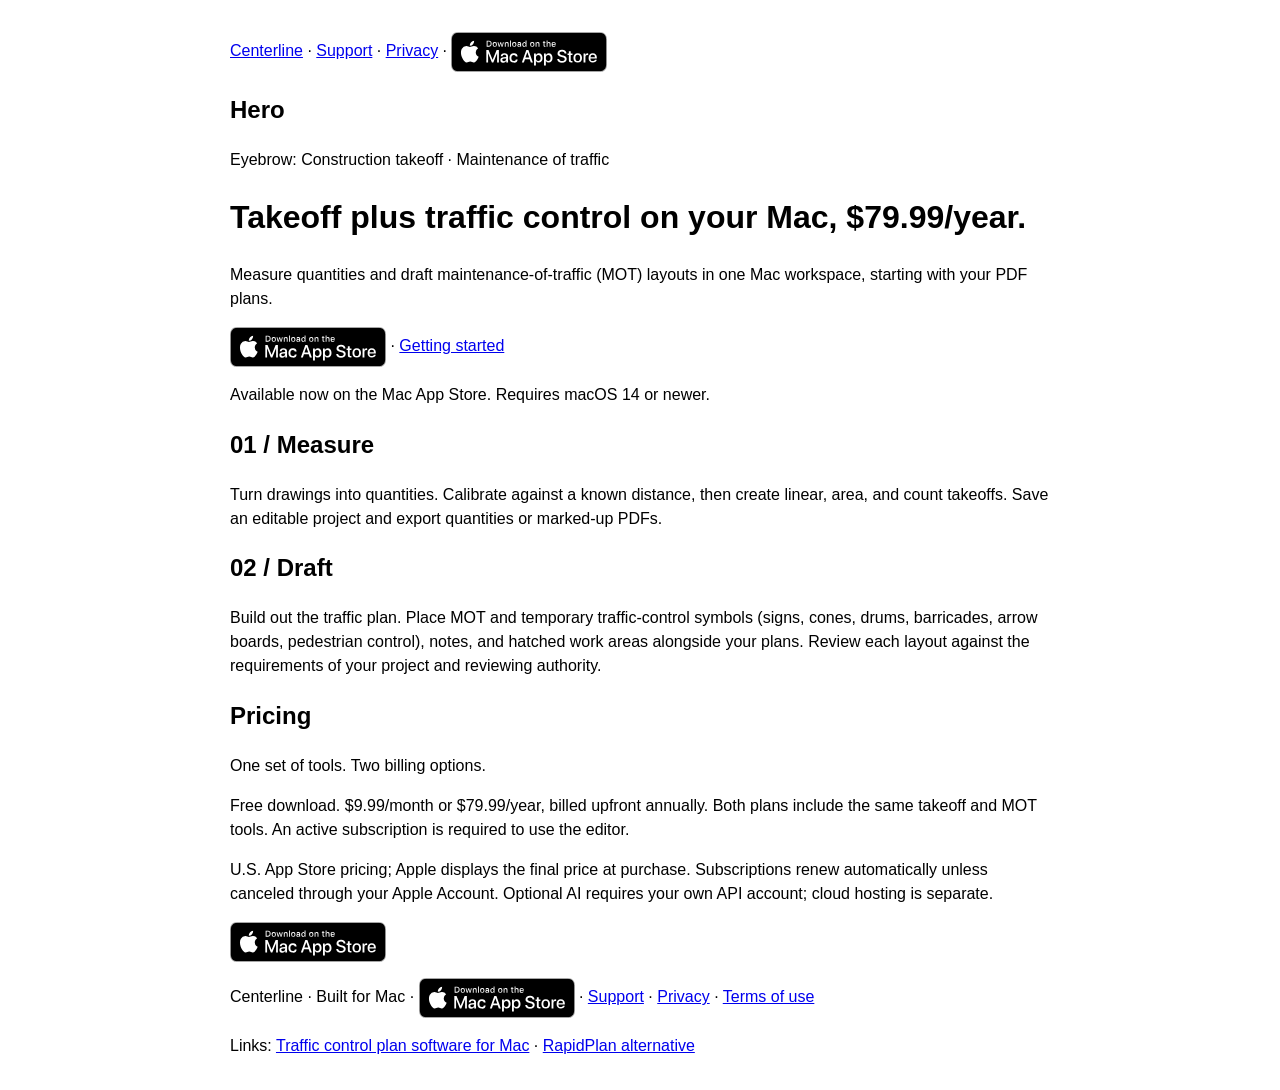
==== index.html @ 0f40c188 "Baseline: live site files as deployed" ====
<!doctype html>
<html lang="en"><head><meta charset="utf-8"><meta name="viewport" content="width=device-width,initial-scale=1"><title>Centerline: Takeoff and MOT for Mac</title><link rel="canonical" href="https://trycenterline.com/"><meta property="og:url" content="https://trycenterline.com/"><meta property="og:title" content="Centerline: Takeoff and MOT for Mac"><meta property="og:type" content="website"><meta name="description" content=""><style>body{font-family:-apple-system,sans-serif;max-width:820px;margin:2em auto;padding:0 1em;line-height:1.5}.badge img{vertical-align:middle}table{border-collapse:collapse}td{border:1px solid #ccc;padding:4px}</style></head><body>

<p><a href="/">Centerline</a> · <a href="/support">Support</a> · <a href="/privacy">Privacy</a> · <a class="badge" href="https://apps.apple.com/us/app/centerline-takeoff-mot/id6824292501"><img src="/download-on-the-mac-app-store.svg" alt="Download on the Mac App Store" width="156" height="40"></a></p>

<h2>Hero</h2>
<p>Eyebrow: Construction takeoff · Maintenance of traffic</p>
<h1>Takeoff plus traffic control on your Mac, $79.99/year.</h1>
<p>Measure quantities and draft maintenance-of-traffic (MOT) layouts in one Mac workspace, starting with your PDF plans.</p>

<p><a class="badge" href="https://apps.apple.com/us/app/centerline-takeoff-mot/id6824292501"><img src="/download-on-the-mac-app-store.svg" alt="Download on the Mac App Store" width="156" height="40"></a>  ·  <a href="/support">Getting started</a></p>

<p>Available now on the Mac App Store. Requires macOS 14 or newer.</p>

<h2>01 / Measure</h2>
<p>Turn drawings into quantities. Calibrate against a known distance, then create linear, area, and count takeoffs. Save an editable project and export quantities or marked-up PDFs.</p>

<h2>02 / Draft</h2>
<p>Build out the traffic plan. Place MOT and temporary traffic-control symbols (signs, cones, drums, barricades, arrow boards, pedestrian control), notes, and hatched work areas alongside your plans. Review each layout against the requirements of your project and reviewing authority.</p>

<h2>Pricing</h2>
<p>One set of tools. Two billing options.</p>
<p>Free download. $9.99/month or $79.99/year, billed upfront annually. Both plans include the same takeoff and MOT tools. An active subscription is required to use the editor.</p>
<p>U.S. App Store pricing; Apple displays the final price at purchase. Subscriptions renew automatically unless canceled through your Apple Account. Optional AI requires your own API account; cloud hosting is separate.</p>

<p><a class="badge" href="https://apps.apple.com/us/app/centerline-takeoff-mot/id6824292501"><img src="/download-on-the-mac-app-store.svg" alt="Download on the Mac App Store" width="156" height="40"></a></p>

<p>Centerline · Built for Mac · <a class="badge" href="https://apps.apple.com/us/app/centerline-takeoff-mot/id6824292501"><img src="/download-on-the-mac-app-store.svg" alt="Download on the Mac App Store" width="156" height="40"></a> · <a href="/support">Support</a> · <a href="/privacy">Privacy</a> · <a href="https://www.apple.com/legal/internet-services/itunes/dev/stdeula/">Terms of use</a></p>
<p>Links: <a href="/traffic-control-plan-mac">Traffic control plan software for Mac</a> · <a href="/rapidplan-alternative">RapidPlan alternative</a></p>

</body></html>
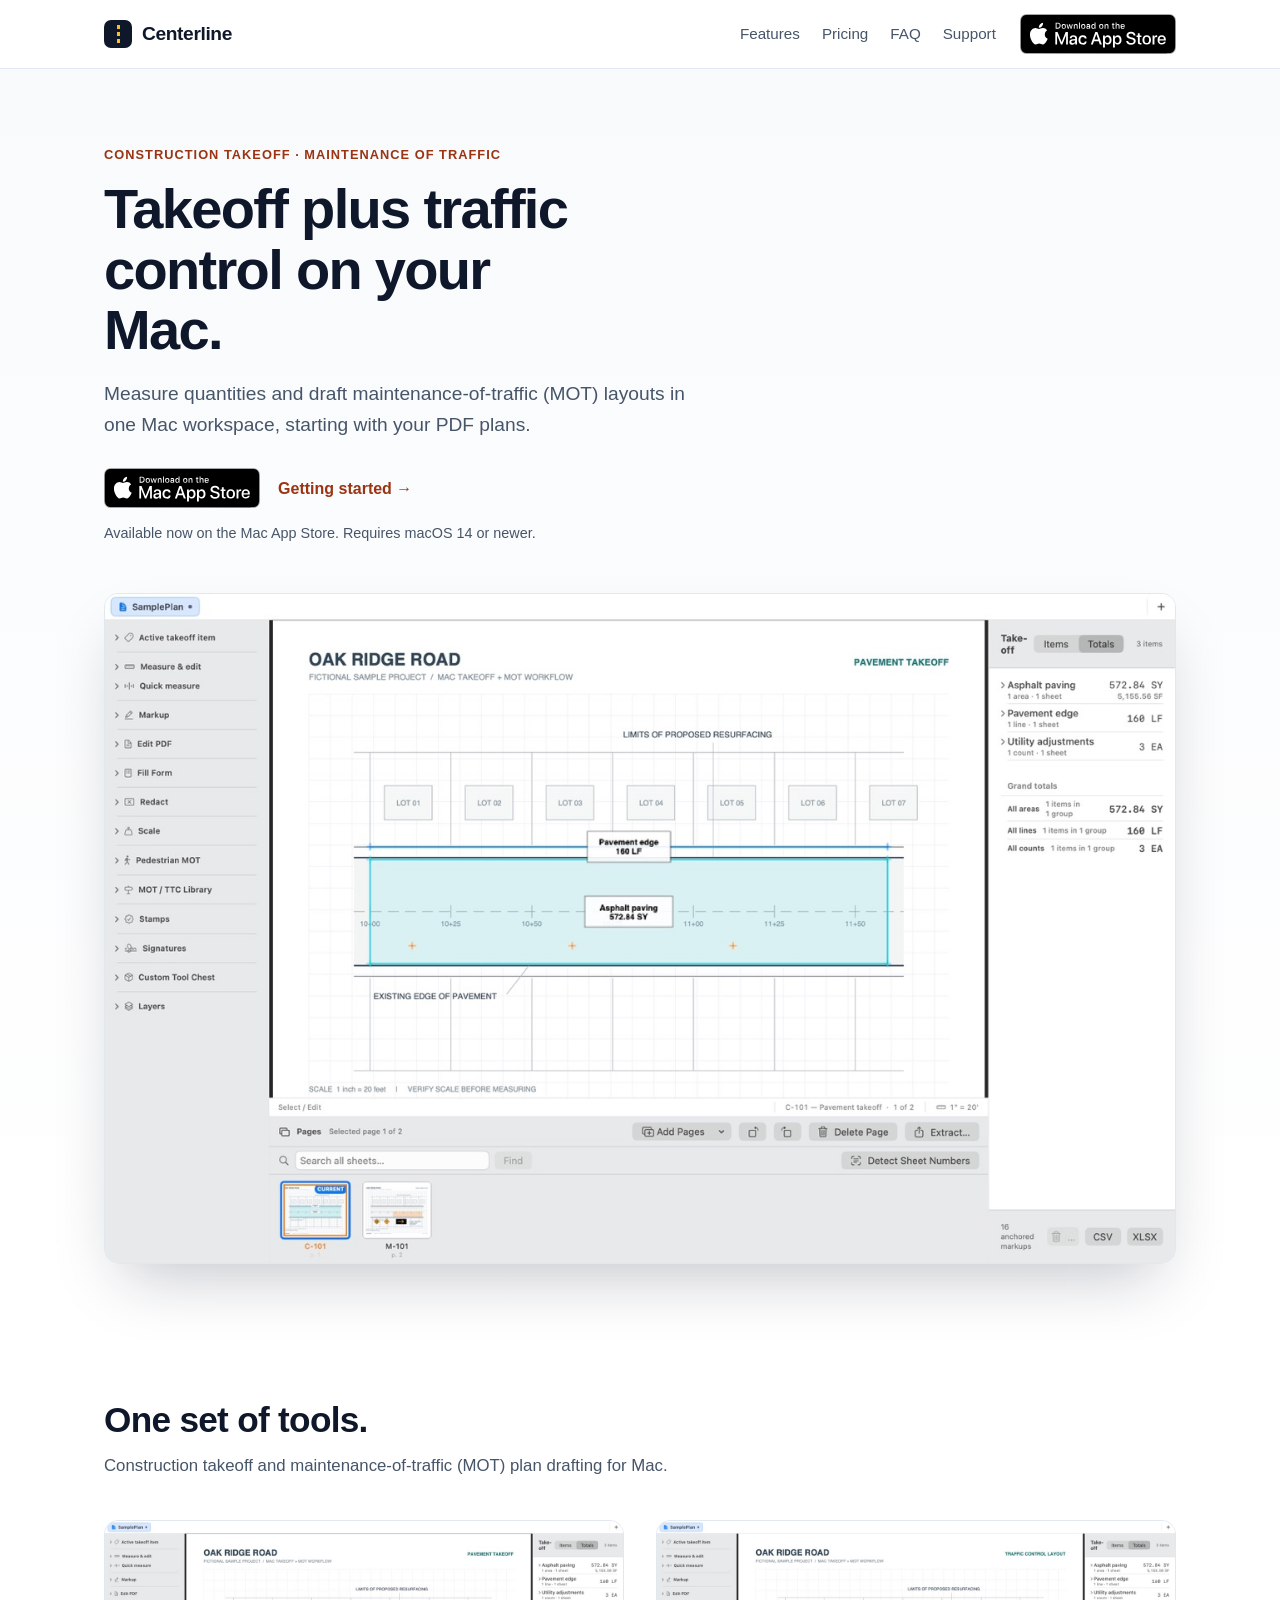
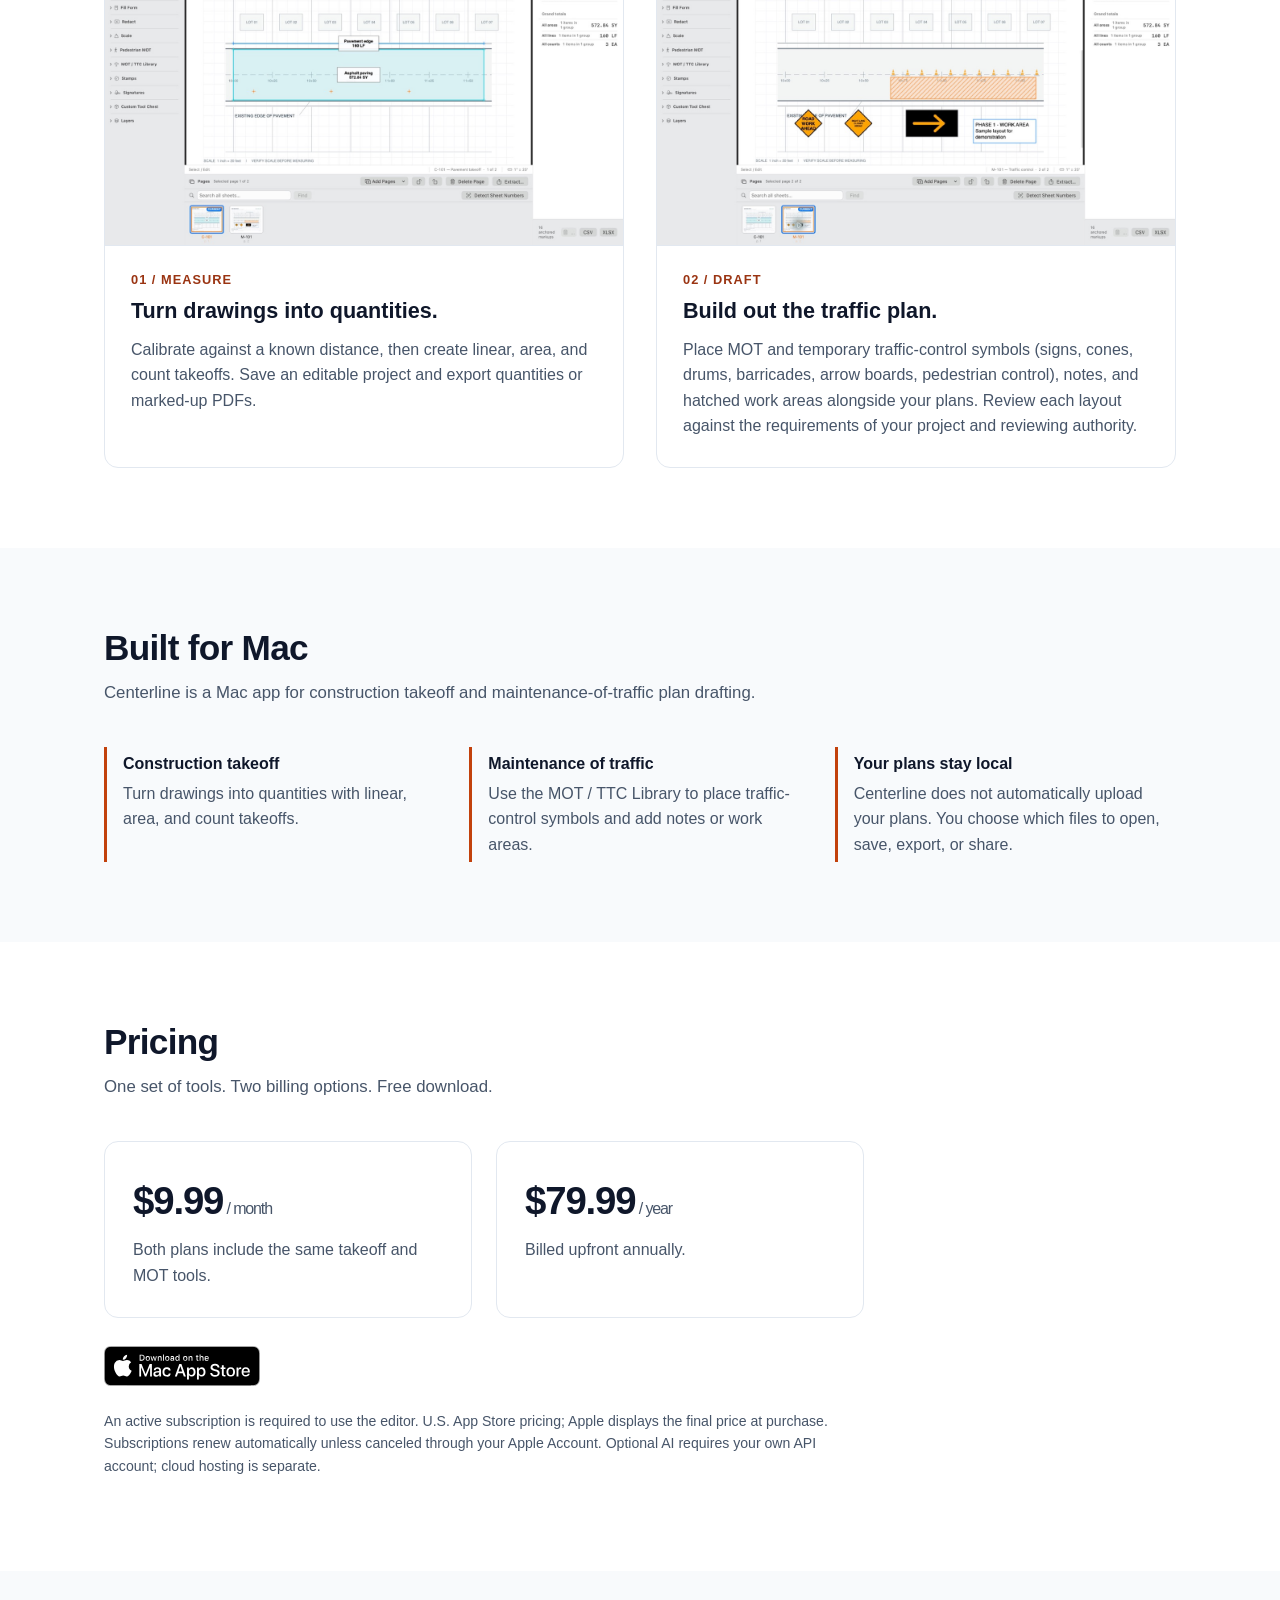
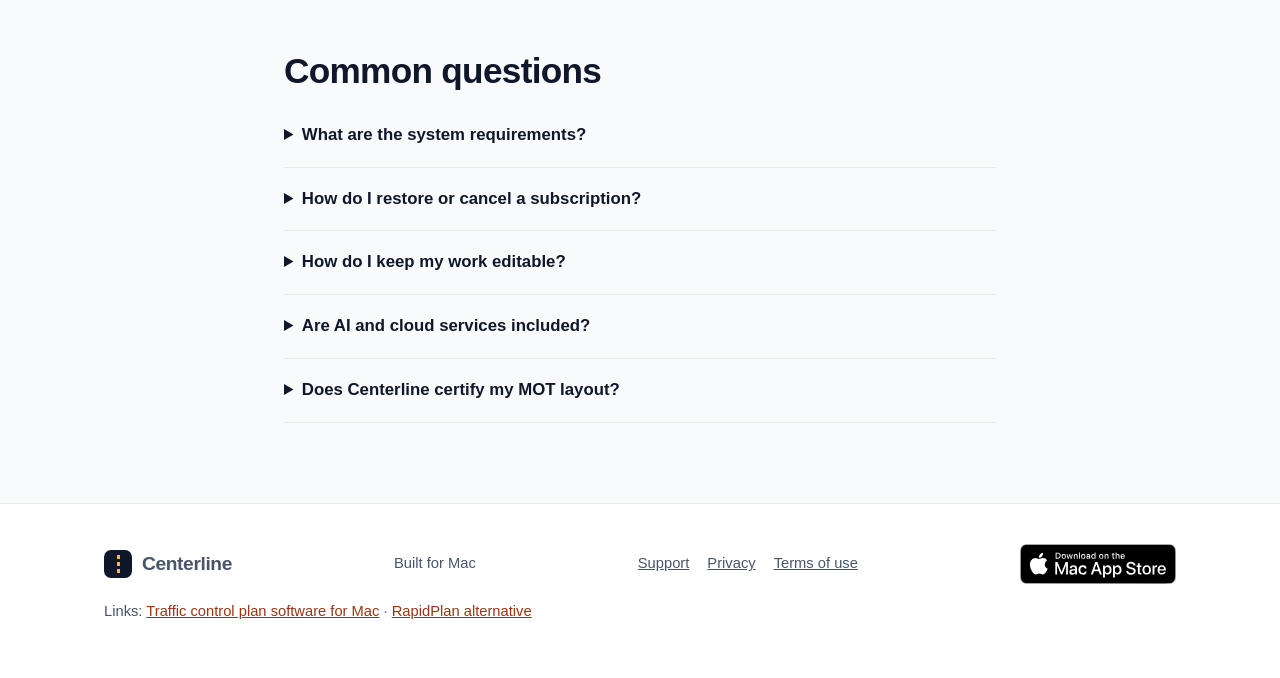
==== commit ce22330e: "Redesign landing page" ====
--- a/index.html
+++ b/index.html
@@ -1,31 +1,80 @@
 <!doctype html>
-<html lang="en"><head><meta charset="utf-8"><meta name="viewport" content="width=device-width,initial-scale=1"><title>Centerline: Takeoff and MOT for Mac</title><link rel="canonical" href="https://trycenterline.com/"><meta property="og:url" content="https://trycenterline.com/"><meta property="og:title" content="Centerline: Takeoff and MOT for Mac"><meta property="og:type" content="website"><meta name="description" content=""><style>body{font-family:-apple-system,sans-serif;max-width:820px;margin:2em auto;padding:0 1em;line-height:1.5}.badge img{vertical-align:middle}table{border-collapse:collapse}td{border:1px solid #ccc;padding:4px}</style></head><body>
+<html lang="en">
+<head>
+<meta charset="utf-8">
+<meta name="viewport" content="width=device-width,initial-scale=1">
+<title>Centerline: Takeoff and MOT for Mac</title>
+<meta name="description" content="Measure quantities and draft maintenance-of-traffic (MOT) layouts in one Mac workspace, starting with your PDF plans. Free download; $9.99/month or $79.99/year.">
+<link rel="canonical" href="https://trycenterline.com/">
+<meta property="og:type" content="website">
+<meta property="og:url" content="https://trycenterline.com/">
+<meta property="og:title" content="Centerline: Takeoff and MOT for Mac">
+<meta property="og:description" content="Measure quantities and draft maintenance-of-traffic (MOT) layouts in one Mac workspace, starting with your PDF plans.">
+<meta property="og:image" content="https://trycenterline.com/images/takeoff.jpg">
+<meta name="twitter:card" content="summary_large_image">
+<meta name="twitter:title" content="Centerline: Takeoff and MOT for Mac">
+<meta name="twitter:description" content="Measure quantities and draft maintenance-of-traffic (MOT) layouts in one Mac workspace, starting with your PDF plans.">
+<meta name="twitter:image" content="https://trycenterline.com/images/takeoff.jpg">
+<link rel="stylesheet" href="/styles.css">
+</head>
+<body>
+<a class="skip" href="#main">Skip to content</a>
+<header class="site"><div class="wrap bar">
+<a class="logo" href="/" aria-label="Centerline home"><span class="mark" aria-hidden="true"></span>Centerline</a>
+<nav class="main" aria-label="Primary"><a href="#features">Features</a><a href="#pricing">Pricing</a><a href="#faq">FAQ</a><a href="/support">Support</a></nav>
+<a class="badge" href="https://apps.apple.com/us/app/centerline-takeoff-mot/id6824292501"><img src="/download-on-the-mac-app-store.svg" alt="Download on the Mac App Store" width="156" height="40"></a>
+</div></header>
+<main id="main">
+<section class="hero"><div class="wrap">
+<p class="kicker">Construction takeoff · Maintenance of traffic</p>
+<h1>Takeoff plus traffic control on your Mac.</h1>
+<p class="lede">Measure quantities and draft maintenance-of-traffic (MOT) layouts in one Mac workspace, starting with your PDF plans.</p>
+<div class="cta"><a class="badge" href="https://apps.apple.com/us/app/centerline-takeoff-mot/id6824292501"><img src="/download-on-the-mac-app-store.svg" alt="Download on the Mac App Store" width="156" height="40"></a><a class="link" href="/support">Getting started →</a></div>
+<p class="note">Available now on the Mac App Store. Requires macOS 14 or newer.</p>
+<div class="shot"><img src="/images/takeoff.jpg" width="1286" height="804" alt="Centerline on a Mac showing a PDF plan with linear, area, and count takeoff measurements"></div>
+</div></section>
 
-<p><a href="/">Centerline</a> · <a href="/support">Support</a> · <a href="/privacy">Privacy</a> · <a class="badge" href="https://apps.apple.com/us/app/centerline-takeoff-mot/id6824292501"><img src="/download-on-the-mac-app-store.svg" alt="Download on the Mac App Store" width="156" height="40"></a></p>
+<section id="features"><div class="wrap">
+<h2>One set of tools.</h2>
+<p class="sub">Construction takeoff and maintenance-of-traffic (MOT) plan drafting for Mac.</p>
+<div class="features">
+<article class="card"><img src="/images/takeoff.jpg" width="1286" height="804" loading="lazy" alt="Takeoff view in Centerline with measured quantities on a plan sheet"><div class="body"><div class="num">01 / MEASURE</div><h3>Turn drawings into quantities.</h3><p>Calibrate against a known distance, then create linear, area, and count takeoffs. Save an editable project and export quantities or marked-up PDFs.</p></div></article>
+<article class="card"><img src="/images/mot-layout.jpg" width="1286" height="804" loading="lazy" alt="MOT layout in Centerline with traffic-control symbols placed on a plan"><div class="body"><div class="num">02 / DRAFT</div><h3>Build out the traffic plan.</h3><p>Place MOT and temporary traffic-control symbols (signs, cones, drums, barricades, arrow boards, pedestrian control), notes, and hatched work areas alongside your plans. Review each layout against the requirements of your project and reviewing authority.</p></div></article>
+</div></div></section>
 
-<h2>Hero</h2>
-<p>Eyebrow: Construction takeoff · Maintenance of traffic</p>
-<h1>Takeoff plus traffic control on your Mac, $79.99/year.</h1>
-<p>Measure quantities and draft maintenance-of-traffic (MOT) layouts in one Mac workspace, starting with your PDF plans.</p>
+<section class="alt" aria-labelledby="who"><div class="wrap">
+<h2 id="who">Built for Mac</h2>
+<p class="sub">Centerline is a Mac app for construction takeoff and maintenance-of-traffic plan drafting.</p>
+<div class="who">
+<div><strong>Construction takeoff</strong><p>Turn drawings into quantities with linear, area, and count takeoffs.</p></div>
+<div><strong>Maintenance of traffic</strong><p>Use the MOT / TTC Library to place traffic-control symbols and add notes or work areas.</p></div>
+<div><strong>Your plans stay local</strong><p>Centerline does not automatically upload your plans. You choose which files to open, save, export, or share.</p></div>
+</div></div></section>
 
-<p><a class="badge" href="https://apps.apple.com/us/app/centerline-takeoff-mot/id6824292501"><img src="/download-on-the-mac-app-store.svg" alt="Download on the Mac App Store" width="156" height="40"></a>  ·  <a href="/support">Getting started</a></p>
+<section id="pricing"><div class="wrap">
+<h2>Pricing</h2>
+<p class="sub">One set of tools. Two billing options. Free download.</p>
+<div class="pricing">
+<div class="plan"><div class="price">$9.99<span> / month</span></div><p>Both plans include the same takeoff and MOT tools.</p></div>
+<div class="plan"><div class="price">$79.99<span> / year</span></div><p>Billed upfront annually.</p></div>
+</div>
+<div class="cta" style="margin-top:28px"><a class="badge" href="https://apps.apple.com/us/app/centerline-takeoff-mot/id6824292501"><img src="/download-on-the-mac-app-store.svg" alt="Download on the Mac App Store" width="156" height="40"></a></div>
+<p class="fine">An active subscription is required to use the editor. U.S. App Store pricing; Apple displays the final price at purchase. Subscriptions renew automatically unless canceled through your Apple Account. Optional AI requires your own API account; cloud hosting is separate.</p>
+</div></section>
 
-<p>Available now on the Mac App Store. Requires macOS 14 or newer.</p>
-
-<h2>01 / Measure</h2>
-<p>Turn drawings into quantities. Calibrate against a known distance, then create linear, area, and count takeoffs. Save an editable project and export quantities or marked-up PDFs.</p>
-
-<h2>02 / Draft</h2>
-<p>Build out the traffic plan. Place MOT and temporary traffic-control symbols (signs, cones, drums, barricades, arrow boards, pedestrian control), notes, and hatched work areas alongside your plans. Review each layout against the requirements of your project and reviewing authority.</p>
-
-<h2>Pricing</h2>
-<p>One set of tools. Two billing options.</p>
-<p>Free download. $9.99/month or $79.99/year, billed upfront annually. Both plans include the same takeoff and MOT tools. An active subscription is required to use the editor.</p>
-<p>U.S. App Store pricing; Apple displays the final price at purchase. Subscriptions renew automatically unless canceled through your Apple Account. Optional AI requires your own API account; cloud hosting is separate.</p>
-
-<p><a class="badge" href="https://apps.apple.com/us/app/centerline-takeoff-mot/id6824292501"><img src="/download-on-the-mac-app-store.svg" alt="Download on the Mac App Store" width="156" height="40"></a></p>
-
-<p>Centerline · Built for Mac · <a class="badge" href="https://apps.apple.com/us/app/centerline-takeoff-mot/id6824292501"><img src="/download-on-the-mac-app-store.svg" alt="Download on the Mac App Store" width="156" height="40"></a> · <a href="/support">Support</a> · <a href="/privacy">Privacy</a> · <a href="https://www.apple.com/legal/internet-services/itunes/dev/stdeula/">Terms of use</a></p>
-<p>Links: <a href="/traffic-control-plan-mac">Traffic control plan software for Mac</a> · <a href="/rapidplan-alternative">RapidPlan alternative</a></p>
-
-</body></html>
+<section id="faq" class="alt"><div class="wrap faq">
+<h2>Common questions</h2>
+<details><summary>What are the system requirements?</summary><p>macOS 14.0 or later. Available on the Mac App Store.</p></details>
+<details><summary>How do I restore or cancel a subscription?</summary><p>Use Centerline &gt; Subscription to restore purchases or manage your plan. Restore using the same Apple Account that made the purchase. Apple handles billing and cancellation; you can also manage or cancel through your Apple Account settings.</p></details>
+<details><summary>How do I keep my work editable?</summary><p>Save a Centerline project as well as any exported PDFs or reports. Canceling a subscription does not delete your local projects.</p></details>
+<details><summary>Are AI and cloud services included?</summary><p>AI suggestions require your own Perplexity API credential and may incur separate charges. Cloud publishing requires a compatible server; hosted cloud service is separate.</p></details>
+<details><summary>Does Centerline certify my MOT layout?</summary><p>Centerline is a drafting and measurement tool. Verify scales and quantities before use. MOT layouts and symbols require review against the applicable project and agency requirements; Centerline does not certify compliance or provide an engineering seal.</p></details>
+</div></section>
+</main>
+<footer><div class="wrap">
+<div class="foot"><a class="logo" href="/"><span class="mark" aria-hidden="true"></span>Centerline</a><span>Built for Mac</span>
+<nav aria-label="Footer"><a href="/support">Support</a><a href="/privacy">Privacy</a><a href="https://www.apple.com/legal/internet-services/itunes/dev/stdeula/">Terms of use</a></nav><a class="badge" href="https://apps.apple.com/us/app/centerline-takeoff-mot/id6824292501"><img src="/download-on-the-mac-app-store.svg" alt="Download on the Mac App Store" width="156" height="40"></a></div>
+<p class="seo">Links: <a href="/traffic-control-plan-mac">Traffic control plan software for Mac</a> · <a href="/rapidplan-alternative">RapidPlan alternative</a></p>
+</div></footer>
+</body>
+</html>
--- a/styles.css
+++ b/styles.css
@@ -0,0 +1,42 @@
+:root{--ink:#0f172a;--muted:#475569;--line:#e2e8f0;--bg:#fff;--soft:#f8fafc;--accent:#c2410c;--accent-ink:#9a3412;--max:1120px}
+*{box-sizing:border-box}html{scroll-behavior:smooth}
+body{margin:0;font-family:Inter,-apple-system,BlinkMacSystemFont,"Segoe UI",Roboto,"Helvetica Neue",Arial,sans-serif;color:var(--ink);background:var(--bg);line-height:1.6;-webkit-font-smoothing:antialiased}
+img{max-width:100%;height:auto;display:block}a{color:var(--accent-ink)}
+.wrap{max-width:var(--max);margin:0 auto;padding:0 24px}
+.skip{position:absolute;left:-9999px}.skip:focus{left:16px;top:16px;background:#fff;padding:8px;z-index:10}
+header.site{position:sticky;top:0;z-index:5;background:rgba(255,255,255,.92);backdrop-filter:saturate(180%) blur(10px);border-bottom:1px solid var(--line)}
+.bar{display:flex;align-items:center;gap:24px;height:68px}
+.logo{display:flex;align-items:center;gap:10px;font-weight:800;font-size:1.2rem;letter-spacing:-.02em;color:var(--ink);text-decoration:none}
+.logo .mark{width:28px;height:28px;border-radius:7px;background:var(--ink);position:relative}
+.logo .mark::after{content:"";position:absolute;left:50%;top:5px;bottom:5px;width:3px;margin-left:-1.5px;background:repeating-linear-gradient(#fbbf24 0 4px,transparent 4px 7px)}
+nav.main{display:flex;gap:22px;margin-left:auto}nav.main a{color:var(--muted);text-decoration:none;font-weight:500;font-size:.95rem}nav.main a:hover{color:var(--ink)}
+.badge img{height:40px;width:auto}
+.hero{padding:72px 0 56px;background:linear-gradient(180deg,var(--soft),#fff)}
+.kicker{display:inline-block;font-size:.8rem;font-weight:600;letter-spacing:.08em;text-transform:uppercase;color:var(--accent-ink);margin:0 0 14px}
+h1{font-size:clamp(2.1rem,5vw,3.5rem);line-height:1.08;letter-spacing:-.03em;margin:0 0 18px;max-width:16ch}
+.lede{font-size:1.2rem;color:var(--muted);max-width:56ch;margin:0 0 28px}
+.cta{display:flex;flex-wrap:wrap;align-items:center;gap:18px}.cta .link{font-weight:600;text-decoration:none}
+.note{font-size:.9rem;color:var(--muted);margin-top:14px}
+.shot{margin-top:48px;border-radius:14px;overflow:hidden;border:1px solid var(--line);box-shadow:0 30px 60px -20px rgba(15,23,42,.25)}
+section{padding:80px 0}section.alt{background:var(--soft)}
+h2{font-size:clamp(1.6rem,3vw,2.2rem);letter-spacing:-.02em;line-height:1.15;margin:0 0 12px}
+.sub{color:var(--muted);margin:0 0 40px;font-size:1.05rem}
+.features{display:grid;grid-template-columns:1fr 1fr;gap:32px}
+.card{background:#fff;border:1px solid var(--line);border-radius:14px;overflow:hidden;display:flex;flex-direction:column}
+.card img{border-bottom:1px solid var(--line)}.card .body{padding:24px 26px 28px}
+.num{font-size:.8rem;font-weight:700;color:var(--accent-ink);letter-spacing:.08em}
+.card h3{margin:4px 0 8px;font-size:1.35rem}.card p{margin:0;color:var(--muted)}
+.who{display:grid;grid-template-columns:repeat(3,1fr);gap:24px}
+.who div{border-left:3px solid var(--accent);padding:4px 0 4px 16px}.who p{margin:0;color:var(--muted)}.who strong{display:block;color:var(--ink);margin-bottom:4px}
+.pricing{display:grid;grid-template-columns:1fr 1fr;gap:24px;max-width:760px}
+.plan{border:1px solid var(--line);border-radius:14px;padding:28px;background:#fff}
+.plan .price{font-size:2.4rem;font-weight:800;letter-spacing:-.03em}.plan .price span{font-size:1rem;font-weight:500;color:var(--muted)}
+.plan p{margin:6px 0 0;color:var(--muted)}
+.fine{font-size:.88rem;color:var(--muted);max-width:760px;margin-top:24px}
+.faq{max-width:760px}.faq details{border-bottom:1px solid var(--line);padding:18px 0}
+.faq summary{cursor:pointer;font-weight:600;font-size:1.05rem}.faq details p{color:var(--muted);margin:10px 0 0}
+footer{border-top:1px solid var(--line);padding:40px 0;font-size:.92rem;color:var(--muted)}
+.foot{display:flex;flex-wrap:wrap;gap:24px;justify-content:space-between;align-items:center}
+.foot nav{display:flex;flex-wrap:wrap;gap:18px}.foot a{color:var(--muted)}.seo{margin-top:16px}
+@media (max-width:820px){nav.main{display:none}.features,.who,.pricing{grid-template-columns:1fr}section{padding:56px 0}.hero{padding:48px 0 40px}}
+@media (max-width:420px){.wrap{padding:0 18px}header .badge img{height:34px}.bar{gap:12px}}
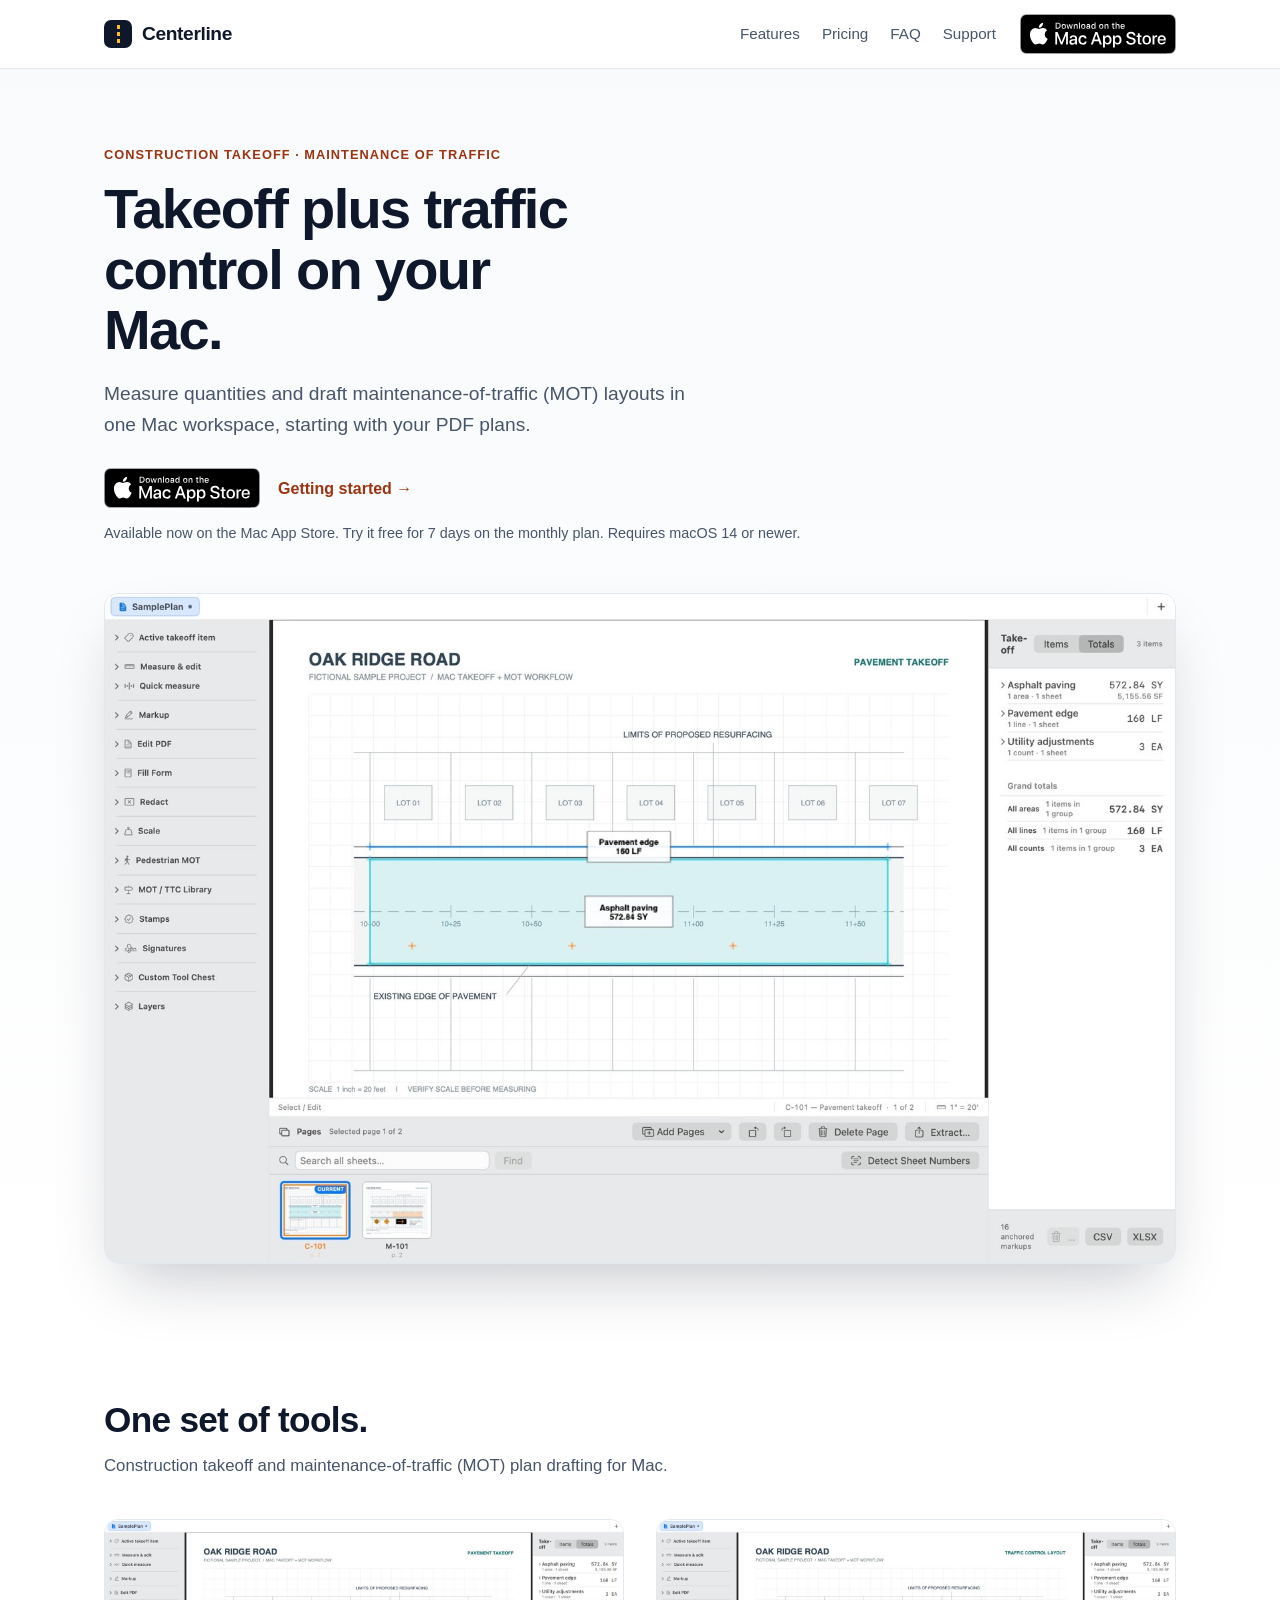
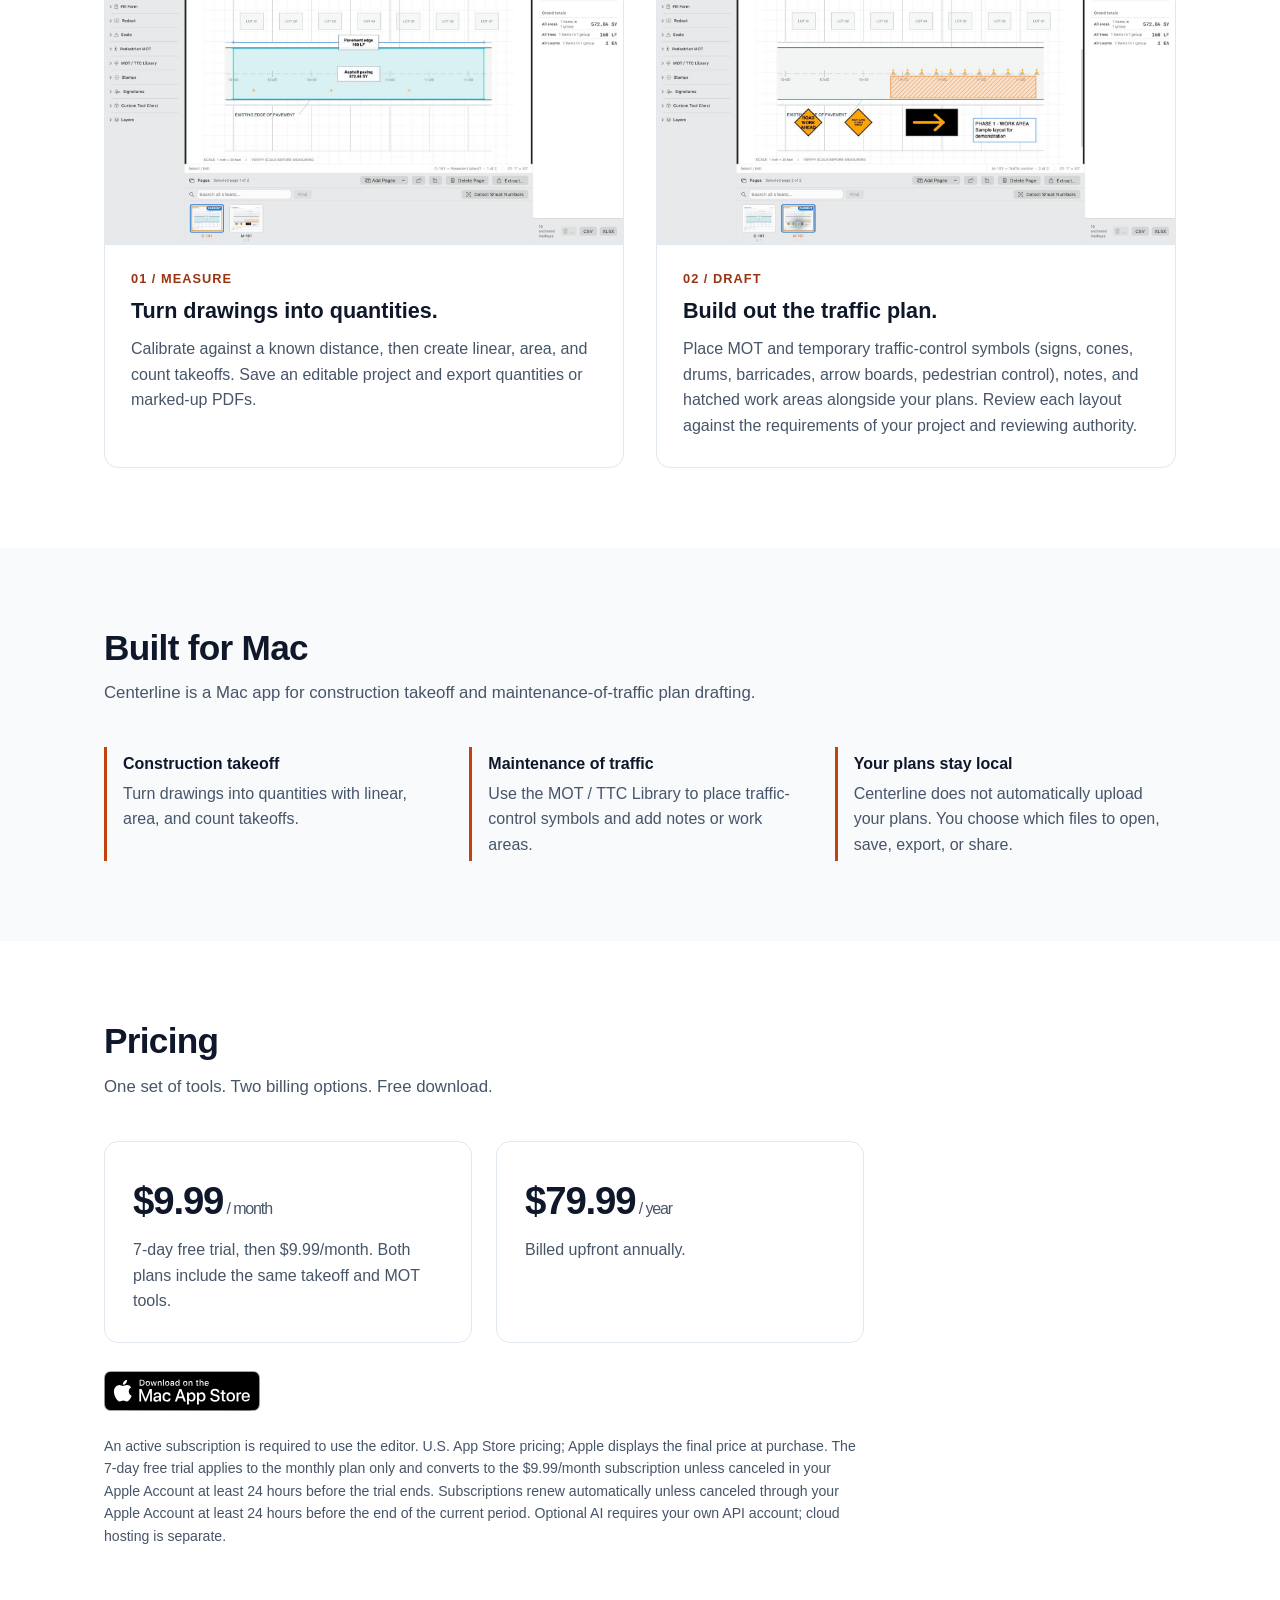
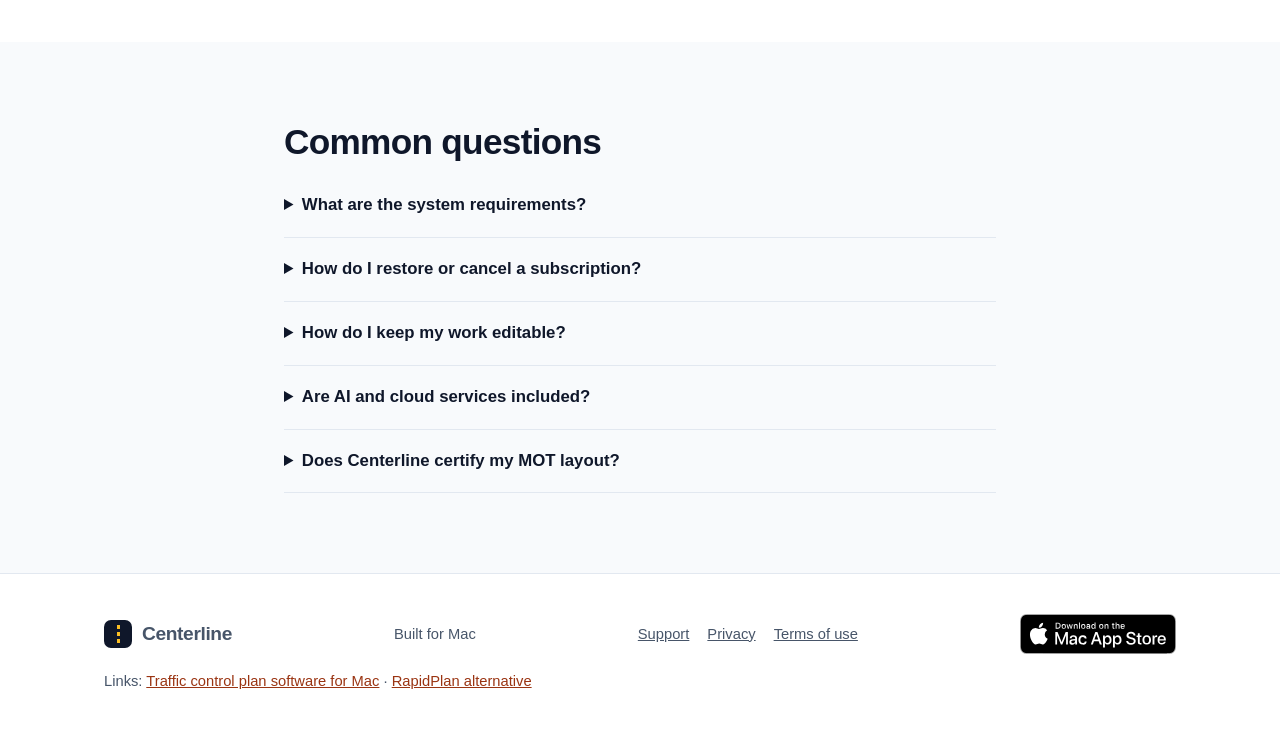
==== commit 66e241e1: "Add 7-day free trial (monthly) and current App Store screenshots" ====
--- a/index.html
+++ b/index.html
@@ -4,7 +4,7 @@
 <meta charset="utf-8">
 <meta name="viewport" content="width=device-width,initial-scale=1">
 <title>Centerline: Takeoff and MOT for Mac</title>
-<meta name="description" content="Measure quantities and draft maintenance-of-traffic (MOT) layouts in one Mac workspace, starting with your PDF plans. Free download; $9.99/month or $79.99/year.">
+<meta name="description" content="Measure quantities and draft maintenance-of-traffic (MOT) layouts in one Mac workspace, starting with your PDF plans. Free download; 7-day free trial, then $9.99/month, or $79.99/year.">
 <link rel="canonical" href="https://trycenterline.com/">
 <meta property="og:type" content="website">
 <meta property="og:url" content="https://trycenterline.com/">
@@ -30,16 +30,16 @@
 <h1>Takeoff plus traffic control on your Mac.</h1>
 <p class="lede">Measure quantities and draft maintenance-of-traffic (MOT) layouts in one Mac workspace, starting with your PDF plans.</p>
 <div class="cta"><a class="badge" href="https://apps.apple.com/us/app/centerline-takeoff-mot/id6824292501"><img src="/download-on-the-mac-app-store.svg" alt="Download on the Mac App Store" width="156" height="40"></a><a class="link" href="/support">Getting started →</a></div>
-<p class="note">Available now on the Mac App Store. Requires macOS 14 or newer.</p>
-<div class="shot"><img src="/images/takeoff.jpg" width="1286" height="804" alt="Centerline on a Mac showing a PDF plan with linear, area, and count takeoff measurements"></div>
+<p class="note">Available now on the Mac App Store. Try it free for 7 days on the monthly plan. Requires macOS 14 or newer.</p>
+<div class="shot"><img src="/images/takeoff.jpg" width="1600" height="1000" alt="Centerline on a Mac showing a pavement takeoff on a sample plan, with asphalt paving and pavement edge measurements and a quantity totals panel"></div>
 </div></section>
 
 <section id="features"><div class="wrap">
 <h2>One set of tools.</h2>
 <p class="sub">Construction takeoff and maintenance-of-traffic (MOT) plan drafting for Mac.</p>
 <div class="features">
-<article class="card"><img src="/images/takeoff.jpg" width="1286" height="804" loading="lazy" alt="Takeoff view in Centerline with measured quantities on a plan sheet"><div class="body"><div class="num">01 / MEASURE</div><h3>Turn drawings into quantities.</h3><p>Calibrate against a known distance, then create linear, area, and count takeoffs. Save an editable project and export quantities or marked-up PDFs.</p></div></article>
-<article class="card"><img src="/images/mot-layout.jpg" width="1286" height="804" loading="lazy" alt="MOT layout in Centerline with traffic-control symbols placed on a plan"><div class="body"><div class="num">02 / DRAFT</div><h3>Build out the traffic plan.</h3><p>Place MOT and temporary traffic-control symbols (signs, cones, drums, barricades, arrow boards, pedestrian control), notes, and hatched work areas alongside your plans. Review each layout against the requirements of your project and reviewing authority.</p></div></article>
+<article class="card"><img src="/images/takeoff.jpg" width="1600" height="1000" loading="lazy" alt="Pavement takeoff sheet in Centerline with asphalt paving area and pavement edge length labeled on the plan"><div class="body"><div class="num">01 / MEASURE</div><h3>Turn drawings into quantities.</h3><p>Calibrate against a known distance, then create linear, area, and count takeoffs. Save an editable project and export quantities or marked-up PDFs.</p></div></article>
+<article class="card"><img src="/images/mot-layout.jpg" width="1600" height="1000" loading="lazy" alt="Traffic control layout in Centerline with cones, a hatched work area, Road Work Ahead and Right Lane Closed signs, and an arrow board on a sample plan"><div class="body"><div class="num">02 / DRAFT</div><h3>Build out the traffic plan.</h3><p>Place MOT and temporary traffic-control symbols (signs, cones, drums, barricades, arrow boards, pedestrian control), notes, and hatched work areas alongside your plans. Review each layout against the requirements of your project and reviewing authority.</p></div></article>
 </div></div></section>
 
 <section class="alt" aria-labelledby="who"><div class="wrap">
@@ -55,11 +55,11 @@
 <h2>Pricing</h2>
 <p class="sub">One set of tools. Two billing options. Free download.</p>
 <div class="pricing">
-<div class="plan"><div class="price">$9.99<span> / month</span></div><p>Both plans include the same takeoff and MOT tools.</p></div>
+<div class="plan"><div class="price">$9.99<span> / month</span></div><p>7-day free trial, then $9.99/month. Both plans include the same takeoff and MOT tools.</p></div>
 <div class="plan"><div class="price">$79.99<span> / year</span></div><p>Billed upfront annually.</p></div>
 </div>
 <div class="cta" style="margin-top:28px"><a class="badge" href="https://apps.apple.com/us/app/centerline-takeoff-mot/id6824292501"><img src="/download-on-the-mac-app-store.svg" alt="Download on the Mac App Store" width="156" height="40"></a></div>
-<p class="fine">An active subscription is required to use the editor. U.S. App Store pricing; Apple displays the final price at purchase. Subscriptions renew automatically unless canceled through your Apple Account. Optional AI requires your own API account; cloud hosting is separate.</p>
+<p class="fine">An active subscription is required to use the editor. U.S. App Store pricing; Apple displays the final price at purchase. The 7-day free trial applies to the monthly plan only and converts to the $9.99/month subscription unless canceled in your Apple Account at least 24 hours before the trial ends. Subscriptions renew automatically unless canceled through your Apple Account at least 24 hours before the end of the current period. Optional AI requires your own API account; cloud hosting is separate.</p>
 </div></section>
 
 <section id="faq" class="alt"><div class="wrap faq">
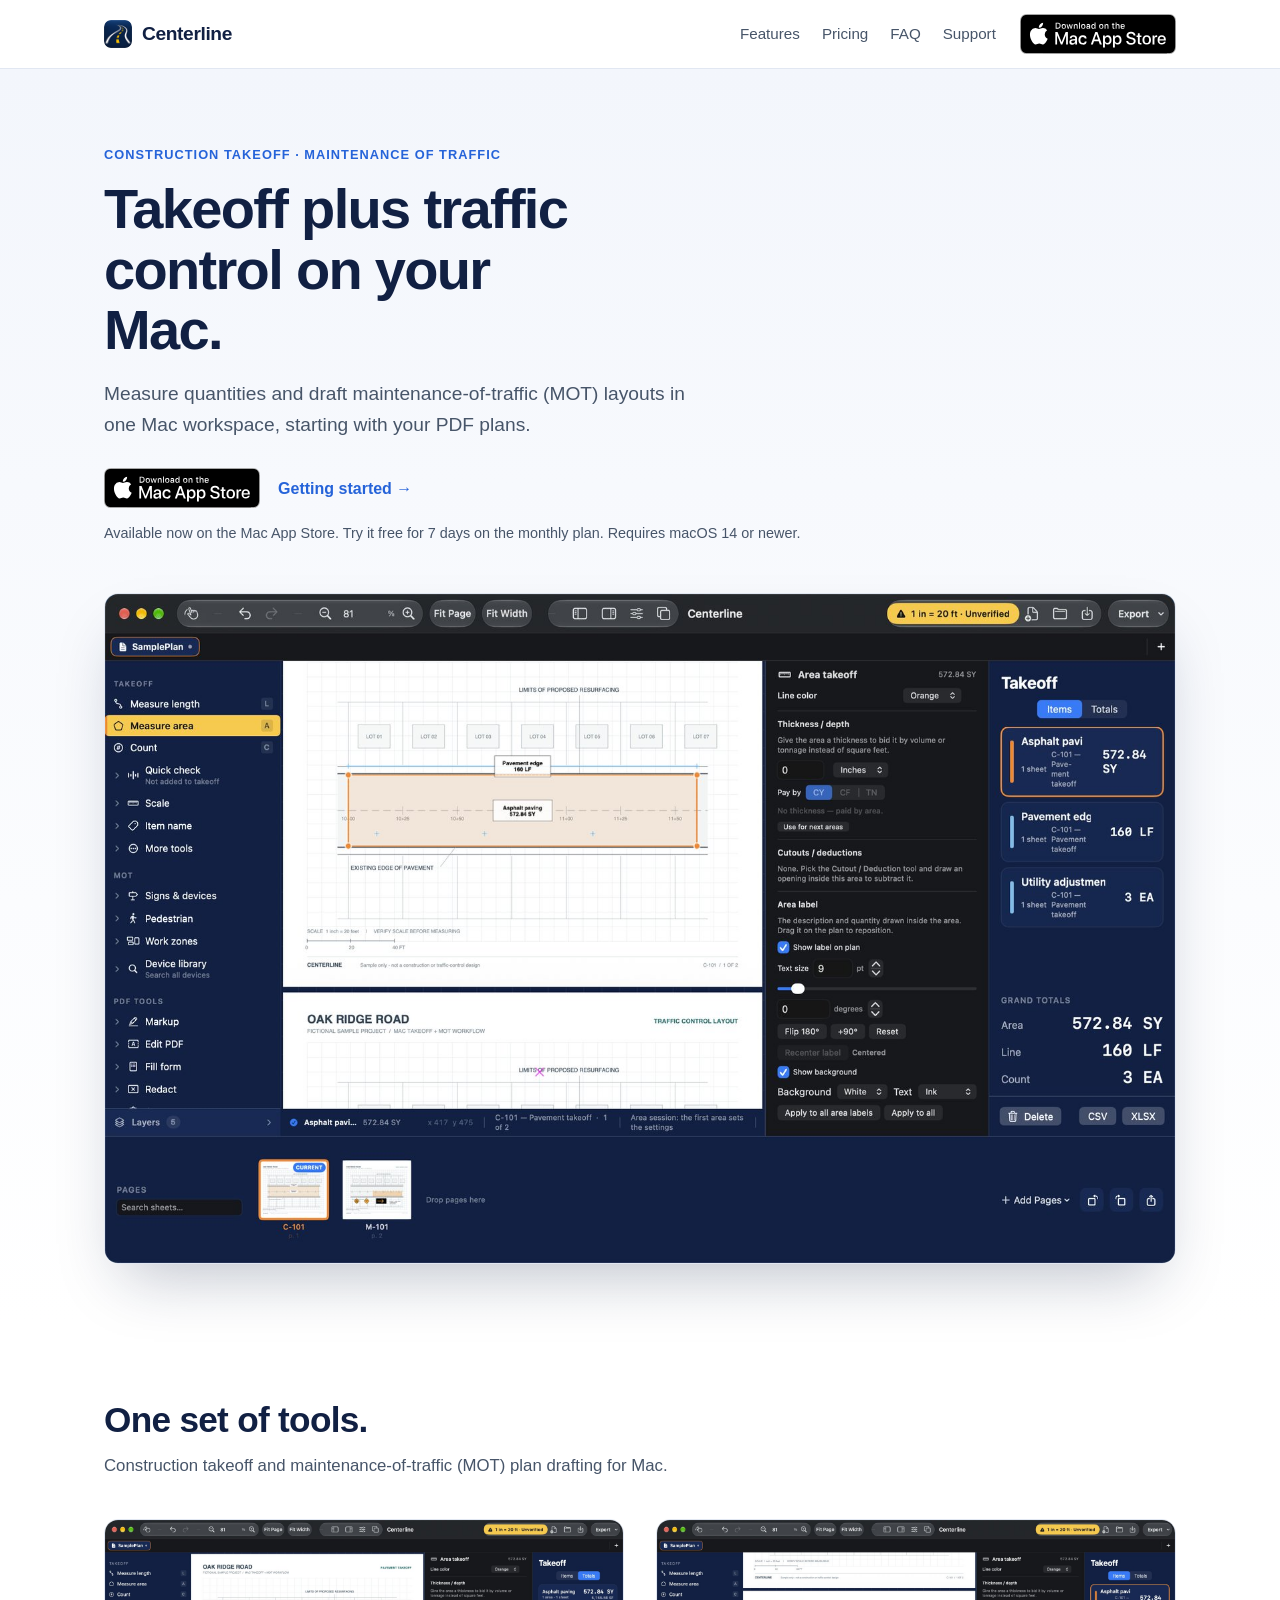
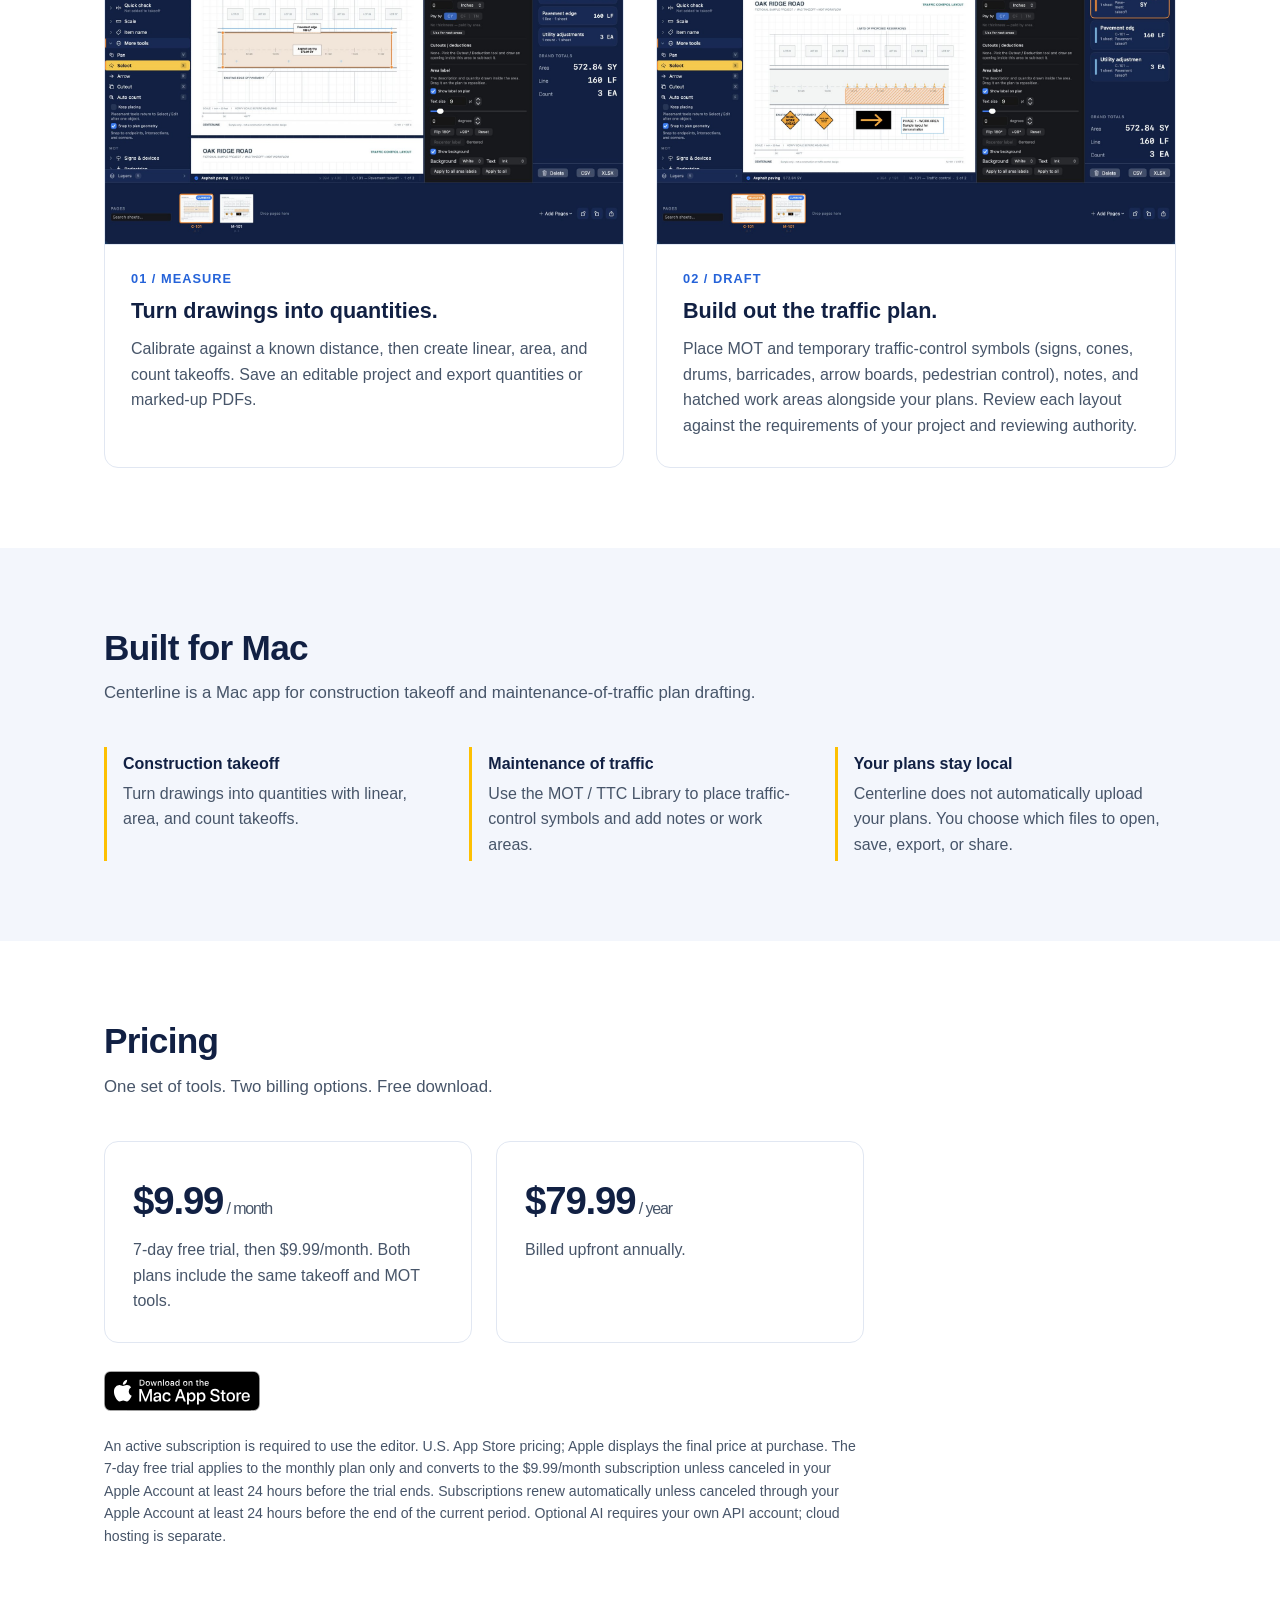
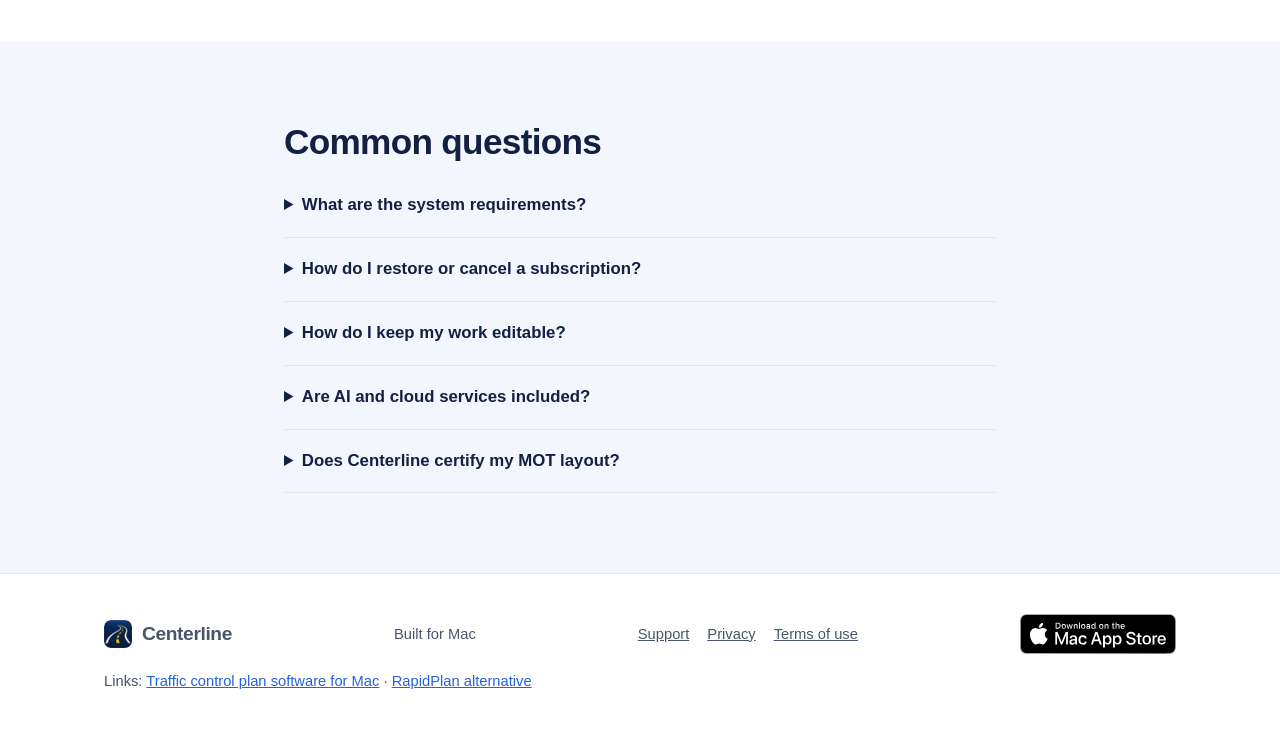
==== commit 44d96c40: "Apply new app look: new icon/logo, brand colors, new App Store screenshots" ====
--- a/index.html
+++ b/index.html
@@ -15,12 +15,14 @@
 <meta name="twitter:title" content="Centerline: Takeoff and MOT for Mac">
 <meta name="twitter:description" content="Measure quantities and draft maintenance-of-traffic (MOT) layouts in one Mac workspace, starting with your PDF plans.">
 <meta name="twitter:image" content="https://trycenterline.com/images/takeoff.jpg">
+<link rel="icon" type="image/png" sizes="32x32" href="/favicon-32.png">
+<link rel="apple-touch-icon" sizes="180x180" href="/apple-touch-icon.png">
 <link rel="stylesheet" href="/styles.css">
 </head>
 <body>
 <a class="skip" href="#main">Skip to content</a>
 <header class="site"><div class="wrap bar">
-<a class="logo" href="/" aria-label="Centerline home"><span class="mark" aria-hidden="true"></span>Centerline</a>
+<a class="logo" href="/" aria-label="Centerline home"><img class="mark" src="/images/logo-mark.png" width="28" height="28" alt="" aria-hidden="true">Centerline</a>
 <nav class="main" aria-label="Primary"><a href="#features">Features</a><a href="#pricing">Pricing</a><a href="#faq">FAQ</a><a href="/support">Support</a></nav>
 <a class="badge" href="https://apps.apple.com/us/app/centerline-takeoff-mot/id6824292501"><img src="/download-on-the-mac-app-store.svg" alt="Download on the Mac App Store" width="156" height="40"></a>
 </div></header>
@@ -31,15 +33,15 @@
 <p class="lede">Measure quantities and draft maintenance-of-traffic (MOT) layouts in one Mac workspace, starting with your PDF plans.</p>
 <div class="cta"><a class="badge" href="https://apps.apple.com/us/app/centerline-takeoff-mot/id6824292501"><img src="/download-on-the-mac-app-store.svg" alt="Download on the Mac App Store" width="156" height="40"></a><a class="link" href="/support">Getting started →</a></div>
 <p class="note">Available now on the Mac App Store. Try it free for 7 days on the monthly plan. Requires macOS 14 or newer.</p>
-<div class="shot"><img src="/images/takeoff.jpg" width="1600" height="1000" alt="Centerline on a Mac showing a pavement takeoff on a sample plan, with asphalt paving and pavement edge measurements and a quantity totals panel"></div>
+<div class="shot"><img src="/images/takeoff.jpg" width="1600" height="1000" alt="Centerline on a Mac with an asphalt paving area takeoff on a sample plan, the area takeoff settings panel, and a Takeoff panel listing quantities and grand totals"></div>
 </div></section>
 
 <section id="features"><div class="wrap">
 <h2>One set of tools.</h2>
 <p class="sub">Construction takeoff and maintenance-of-traffic (MOT) plan drafting for Mac.</p>
 <div class="features">
-<article class="card"><img src="/images/takeoff.jpg" width="1600" height="1000" loading="lazy" alt="Pavement takeoff sheet in Centerline with asphalt paving area and pavement edge length labeled on the plan"><div class="body"><div class="num">01 / MEASURE</div><h3>Turn drawings into quantities.</h3><p>Calibrate against a known distance, then create linear, area, and count takeoffs. Save an editable project and export quantities or marked-up PDFs.</p></div></article>
-<article class="card"><img src="/images/mot-layout.jpg" width="1600" height="1000" loading="lazy" alt="Traffic control layout in Centerline with cones, a hatched work area, Road Work Ahead and Right Lane Closed signs, and an arrow board on a sample plan"><div class="body"><div class="num">02 / DRAFT</div><h3>Build out the traffic plan.</h3><p>Place MOT and temporary traffic-control symbols (signs, cones, drums, barricades, arrow boards, pedestrian control), notes, and hatched work areas alongside your plans. Review each layout against the requirements of your project and reviewing authority.</p></div></article>
+<article class="card"><img src="/images/totals.jpg" width="1600" height="1000" loading="lazy" alt="Centerline Totals view showing asphalt paving, pavement edge, and utility adjustment quantities with grand totals and CSV and XLSX export buttons"><div class="body"><div class="num">01 / MEASURE</div><h3>Turn drawings into quantities.</h3><p>Calibrate against a known distance, then create linear, area, and count takeoffs. Save an editable project and export quantities or marked-up PDFs.</p></div></article>
+<article class="card"><img src="/images/mot-layout.jpg" width="1600" height="1000" loading="lazy" alt="Traffic control layout sheet in Centerline with cones, a hatched work area, Road Work Ahead and Right Lane Closed signs, an arrow board, and a work-area note, with MOT placement tools in the sidebar"><div class="body"><div class="num">02 / DRAFT</div><h3>Build out the traffic plan.</h3><p>Place MOT and temporary traffic-control symbols (signs, cones, drums, barricades, arrow boards, pedestrian control), notes, and hatched work areas alongside your plans. Review each layout against the requirements of your project and reviewing authority.</p></div></article>
 </div></div></section>
 
 <section class="alt" aria-labelledby="who"><div class="wrap">
@@ -72,7 +74,7 @@
 </div></section>
 </main>
 <footer><div class="wrap">
-<div class="foot"><a class="logo" href="/"><span class="mark" aria-hidden="true"></span>Centerline</a><span>Built for Mac</span>
+<div class="foot"><a class="logo" href="/"><img class="mark" src="/images/logo-mark.png" width="28" height="28" alt="" aria-hidden="true">Centerline</a><span>Built for Mac</span>
 <nav aria-label="Footer"><a href="/support">Support</a><a href="/privacy">Privacy</a><a href="https://www.apple.com/legal/internet-services/itunes/dev/stdeula/">Terms of use</a></nav><a class="badge" href="https://apps.apple.com/us/app/centerline-takeoff-mot/id6824292501"><img src="/download-on-the-mac-app-store.svg" alt="Download on the Mac App Store" width="156" height="40"></a></div>
 <p class="seo">Links: <a href="/traffic-control-plan-mac">Traffic control plan software for Mac</a> · <a href="/rapidplan-alternative">RapidPlan alternative</a></p>
 </div></footer>
--- a/styles.css
+++ b/styles.css
@@ -1,4 +1,4 @@
-:root{--ink:#0f172a;--muted:#475569;--line:#e2e8f0;--bg:#fff;--soft:#f8fafc;--accent:#c2410c;--accent-ink:#9a3412;--max:1120px}
+:root{--ink:#112043;--muted:#475569;--line:#e1e7f2;--bg:#fff;--soft:#f3f6fc;--accent:#fdc002;--accent-ink:#2563d9;--max:1120px}
 *{box-sizing:border-box}html{scroll-behavior:smooth}
 body{margin:0;font-family:Inter,-apple-system,BlinkMacSystemFont,"Segoe UI",Roboto,"Helvetica Neue",Arial,sans-serif;color:var(--ink);background:var(--bg);line-height:1.6;-webkit-font-smoothing:antialiased}
 img{max-width:100%;height:auto;display:block}a{color:var(--accent-ink)}
@@ -7,8 +7,7 @@
 header.site{position:sticky;top:0;z-index:5;background:rgba(255,255,255,.92);backdrop-filter:saturate(180%) blur(10px);border-bottom:1px solid var(--line)}
 .bar{display:flex;align-items:center;gap:24px;height:68px}
 .logo{display:flex;align-items:center;gap:10px;font-weight:800;font-size:1.2rem;letter-spacing:-.02em;color:var(--ink);text-decoration:none}
-.logo .mark{width:28px;height:28px;border-radius:7px;background:var(--ink);position:relative}
-.logo .mark::after{content:"";position:absolute;left:50%;top:5px;bottom:5px;width:3px;margin-left:-1.5px;background:repeating-linear-gradient(#fbbf24 0 4px,transparent 4px 7px)}
+.logo .mark{width:28px;height:28px;border-radius:7px;display:block}
 nav.main{display:flex;gap:22px;margin-left:auto}nav.main a{color:var(--muted);text-decoration:none;font-weight:500;font-size:.95rem}nav.main a:hover{color:var(--ink)}
 .badge img{height:40px;width:auto}
 .hero{padding:72px 0 56px;background:linear-gradient(180deg,var(--soft),#fff)}
@@ -17,7 +16,7 @@
 .lede{font-size:1.2rem;color:var(--muted);max-width:56ch;margin:0 0 28px}
 .cta{display:flex;flex-wrap:wrap;align-items:center;gap:18px}.cta .link{font-weight:600;text-decoration:none}
 .note{font-size:.9rem;color:var(--muted);margin-top:14px}
-.shot{margin-top:48px;border-radius:14px;overflow:hidden;border:1px solid var(--line);box-shadow:0 30px 60px -20px rgba(15,23,42,.25)}
+.shot{margin-top:48px;border-radius:14px;overflow:hidden;border:1px solid var(--line);box-shadow:0 30px 60px -20px rgba(17,32,67,.28)}
 section{padding:80px 0}section.alt{background:var(--soft)}
 h2{font-size:clamp(1.6rem,3vw,2.2rem);letter-spacing:-.02em;line-height:1.15;margin:0 0 12px}
 .sub{color:var(--muted);margin:0 0 40px;font-size:1.05rem}
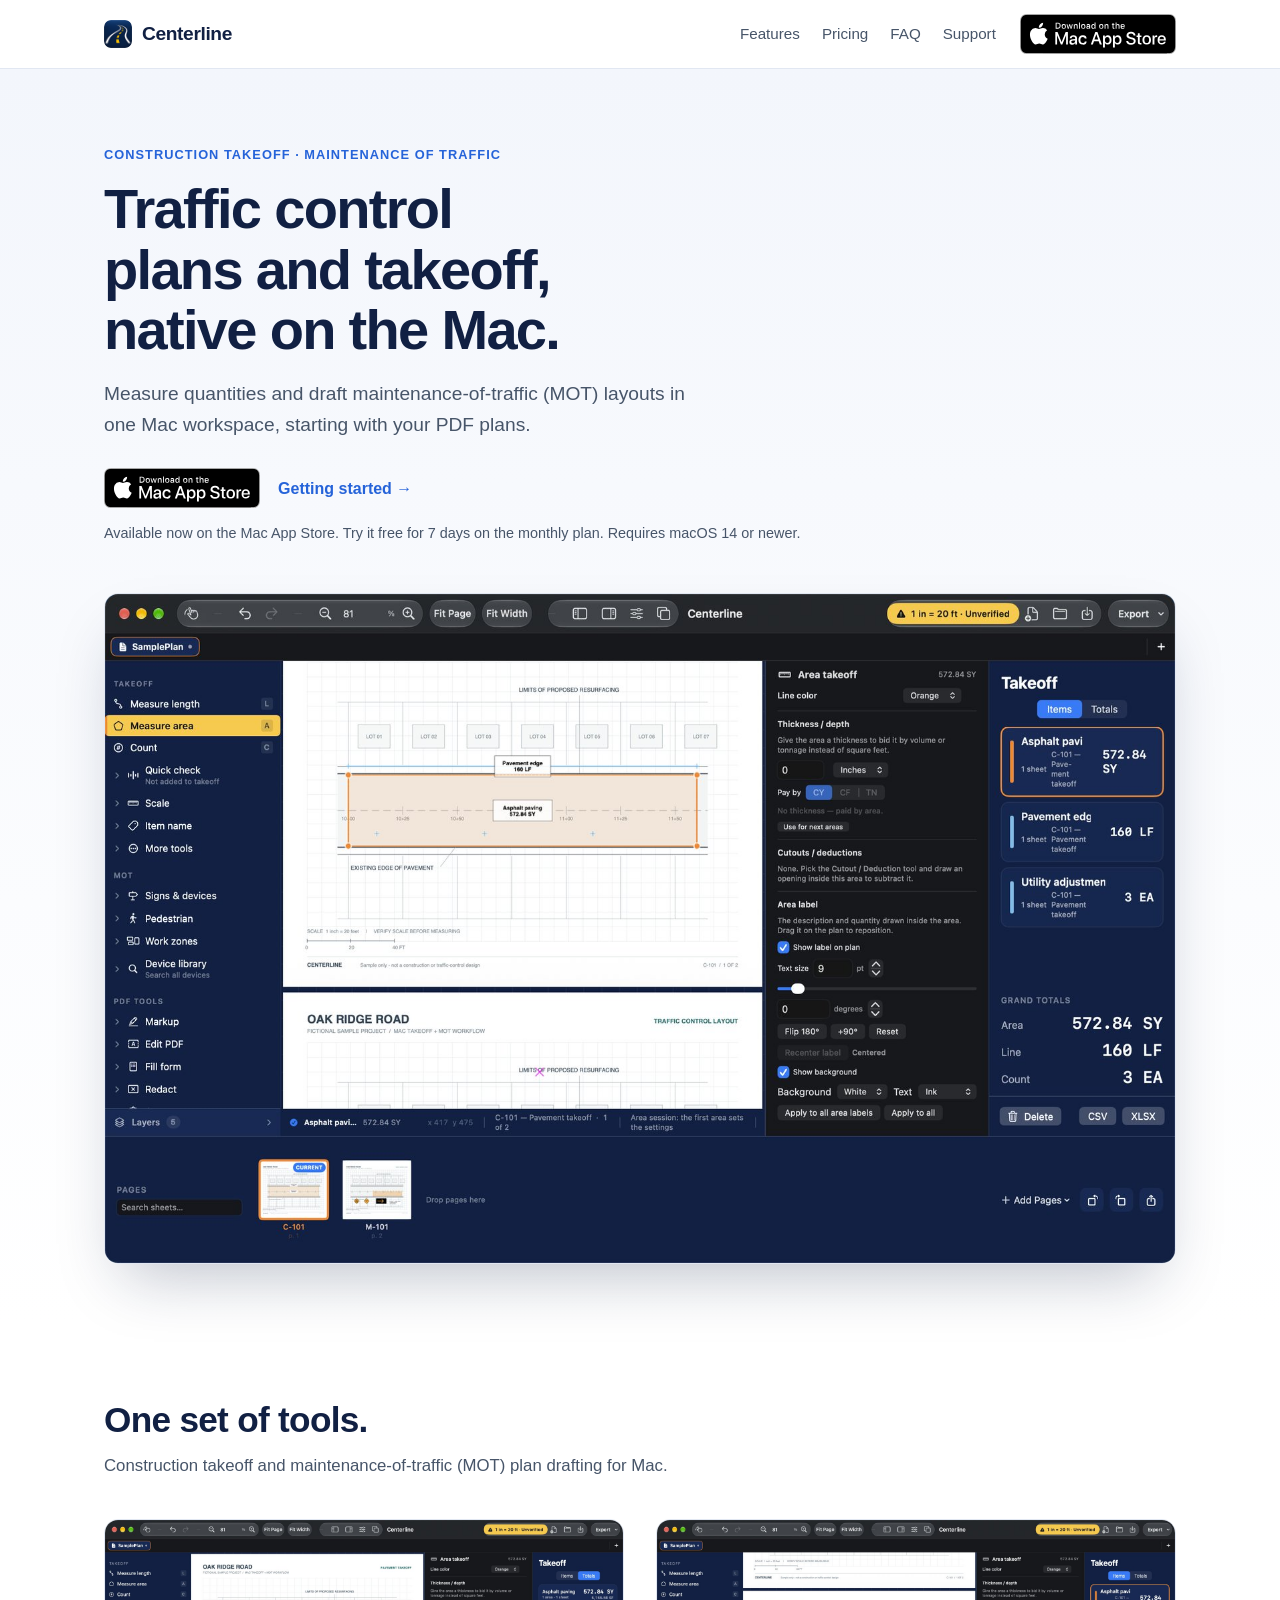
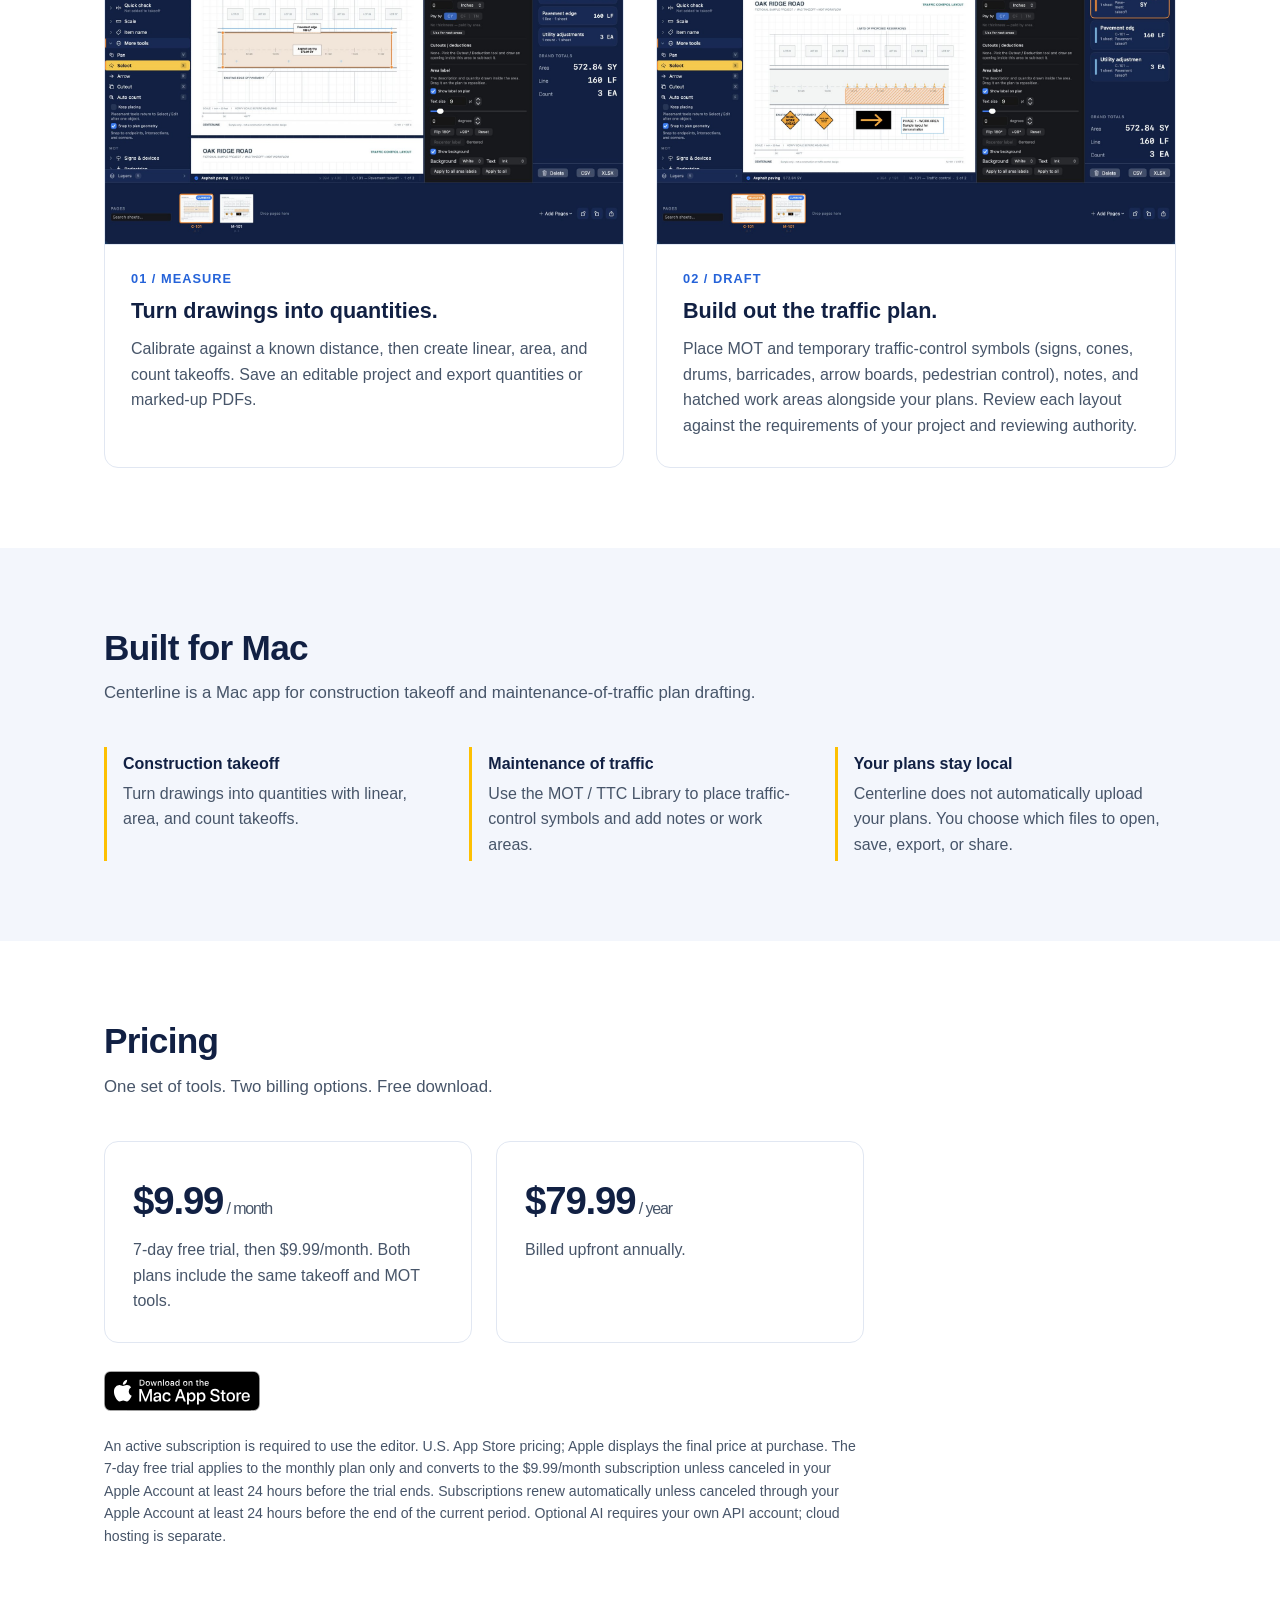
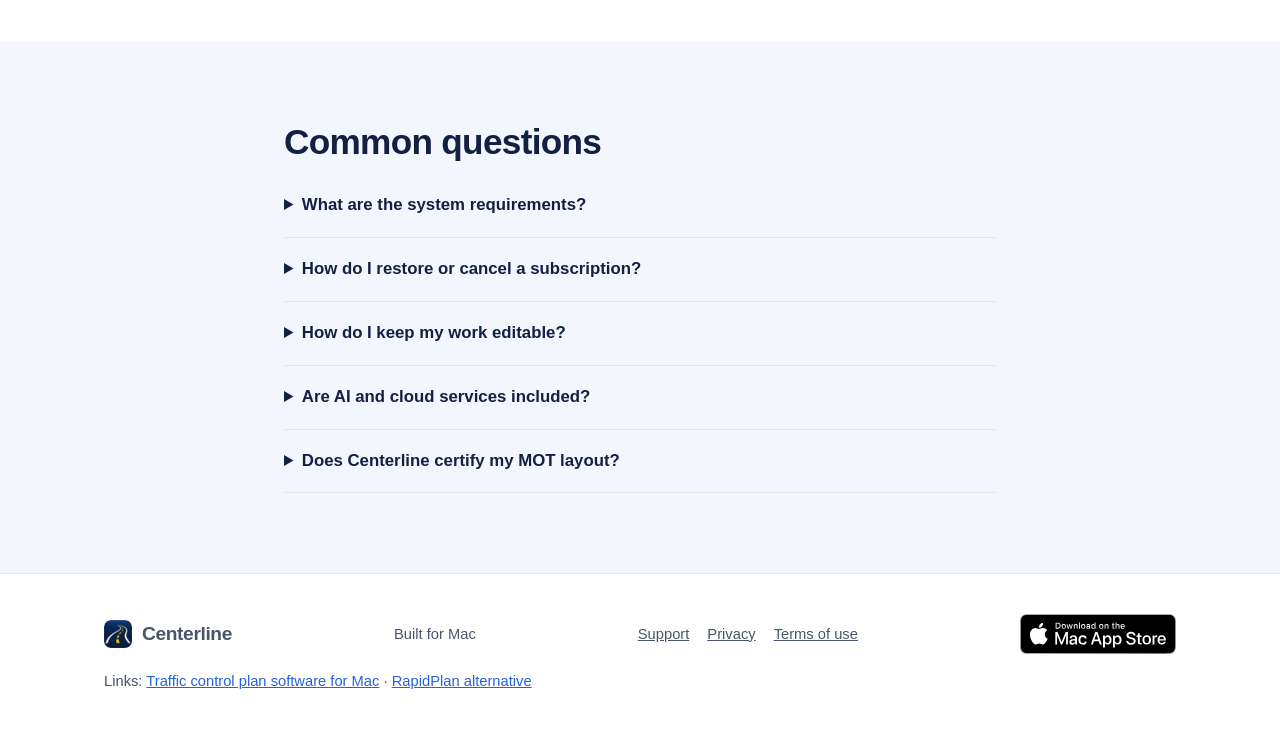
==== commit 98bafd11: "Lead with 'Traffic control plans and takeoff, native on the Mac.'" ====
--- a/index.html
+++ b/index.html
@@ -29,7 +29,7 @@
 <main id="main">
 <section class="hero"><div class="wrap">
 <p class="kicker">Construction takeoff · Maintenance of traffic</p>
-<h1>Takeoff plus traffic control on your Mac.</h1>
+<h1>Traffic control plans and takeoff, native on the Mac.</h1>
 <p class="lede">Measure quantities and draft maintenance-of-traffic (MOT) layouts in one Mac workspace, starting with your PDF plans.</p>
 <div class="cta"><a class="badge" href="https://apps.apple.com/us/app/centerline-takeoff-mot/id6824292501"><img src="/download-on-the-mac-app-store.svg" alt="Download on the Mac App Store" width="156" height="40"></a><a class="link" href="/support">Getting started →</a></div>
 <p class="note">Available now on the Mac App Store. Try it free for 7 days on the monthly plan. Requires macOS 14 or newer.</p>
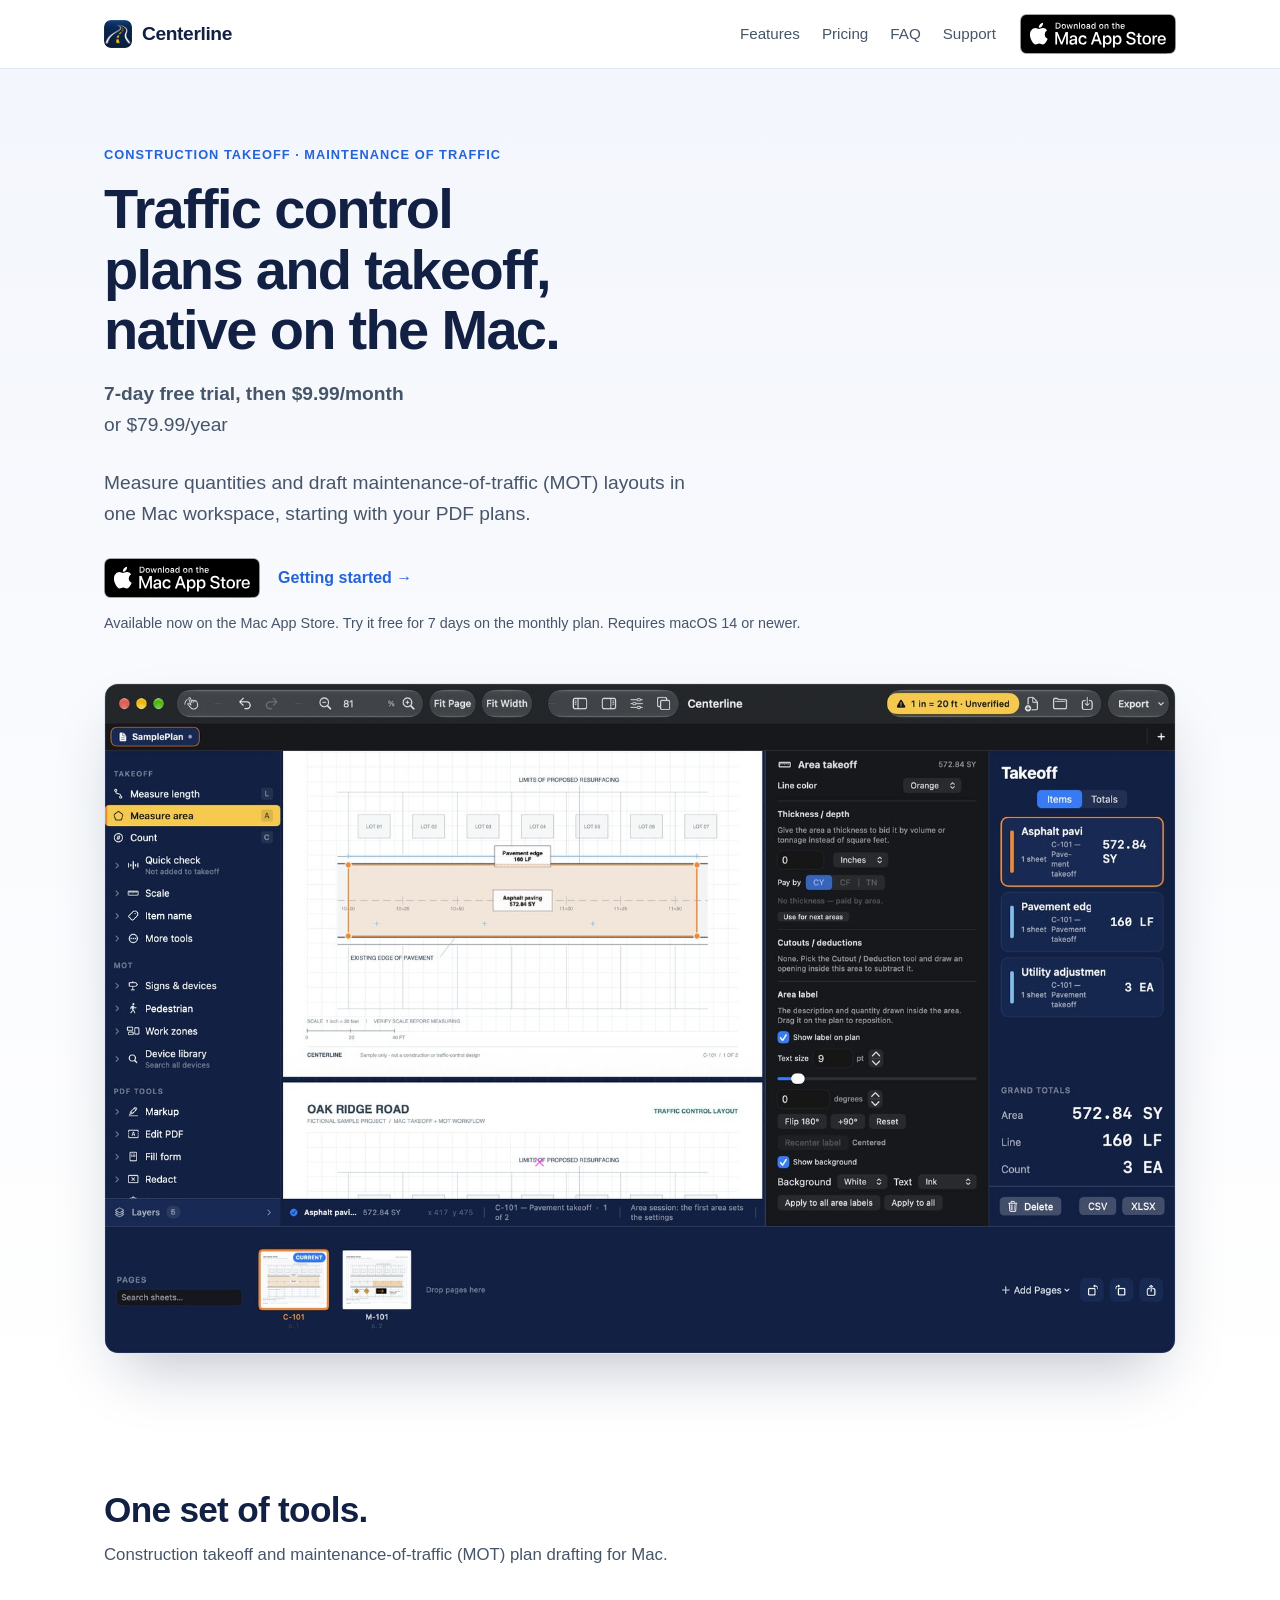
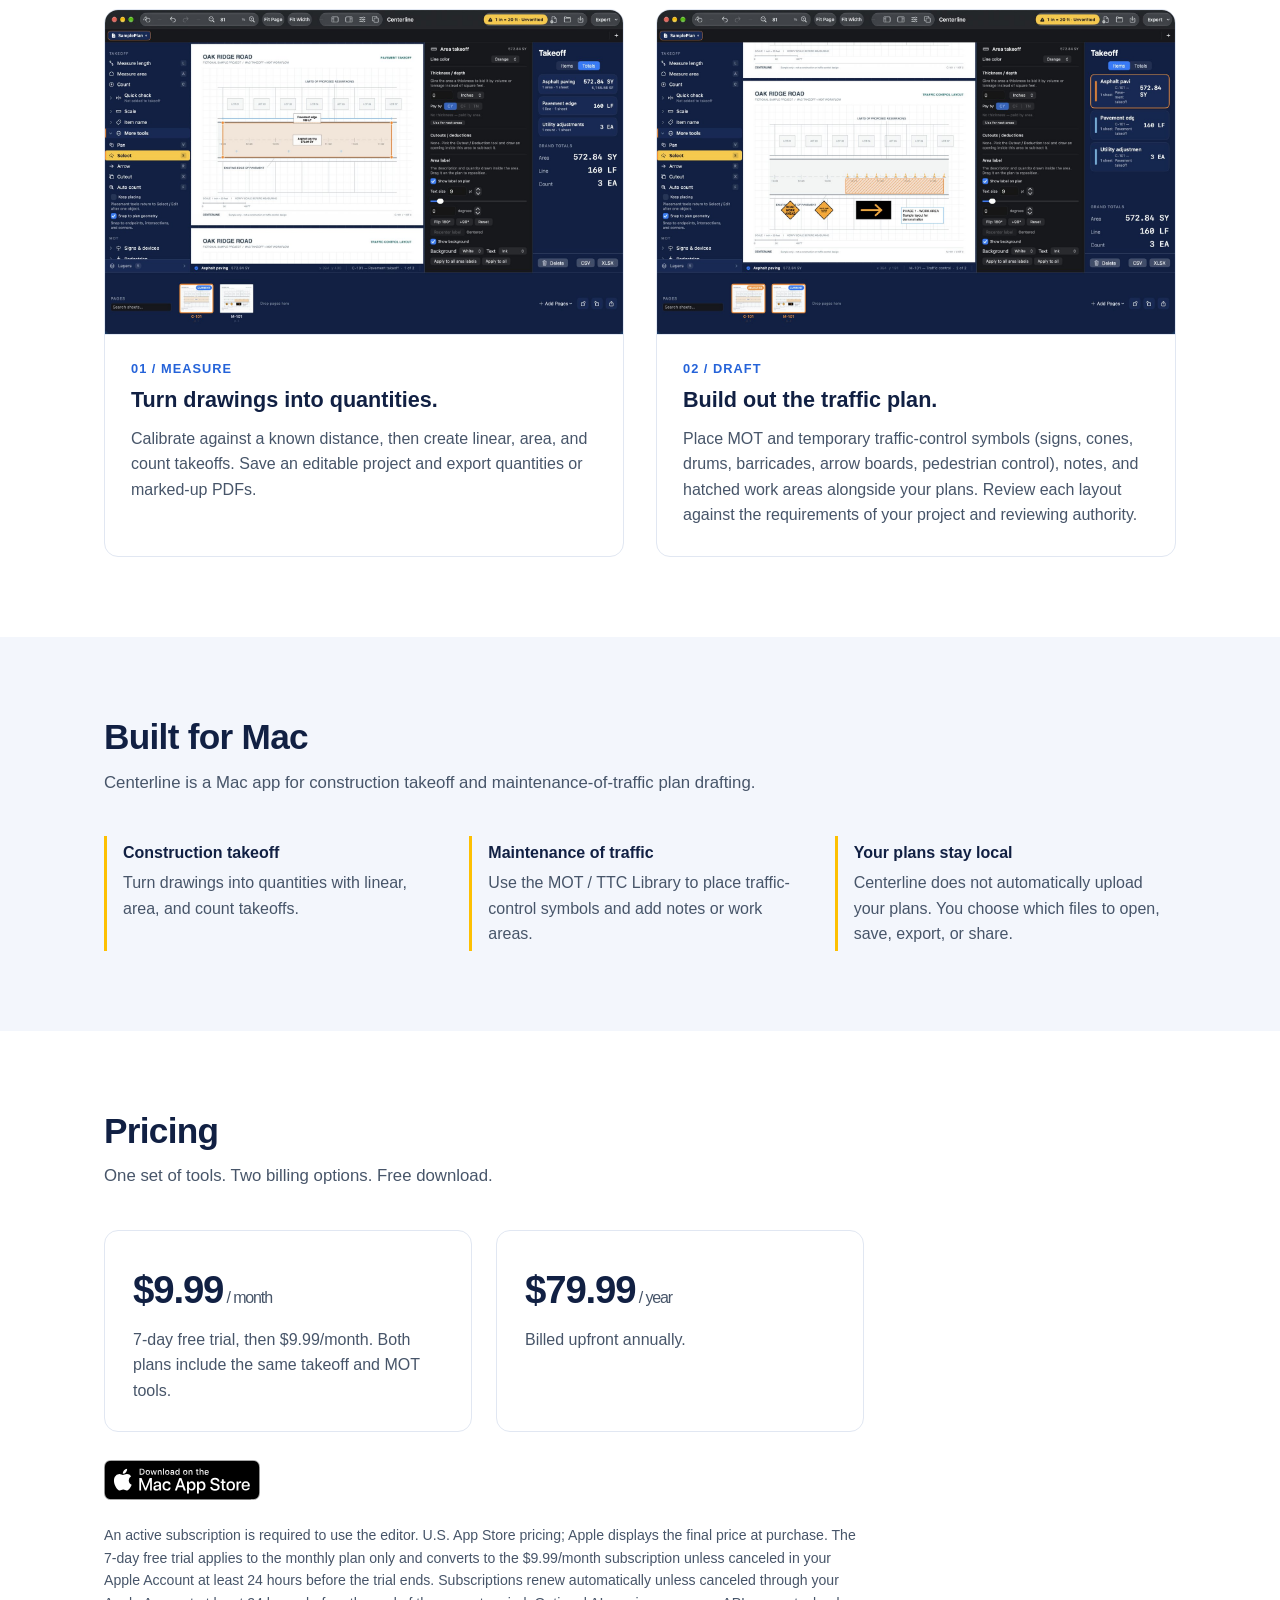
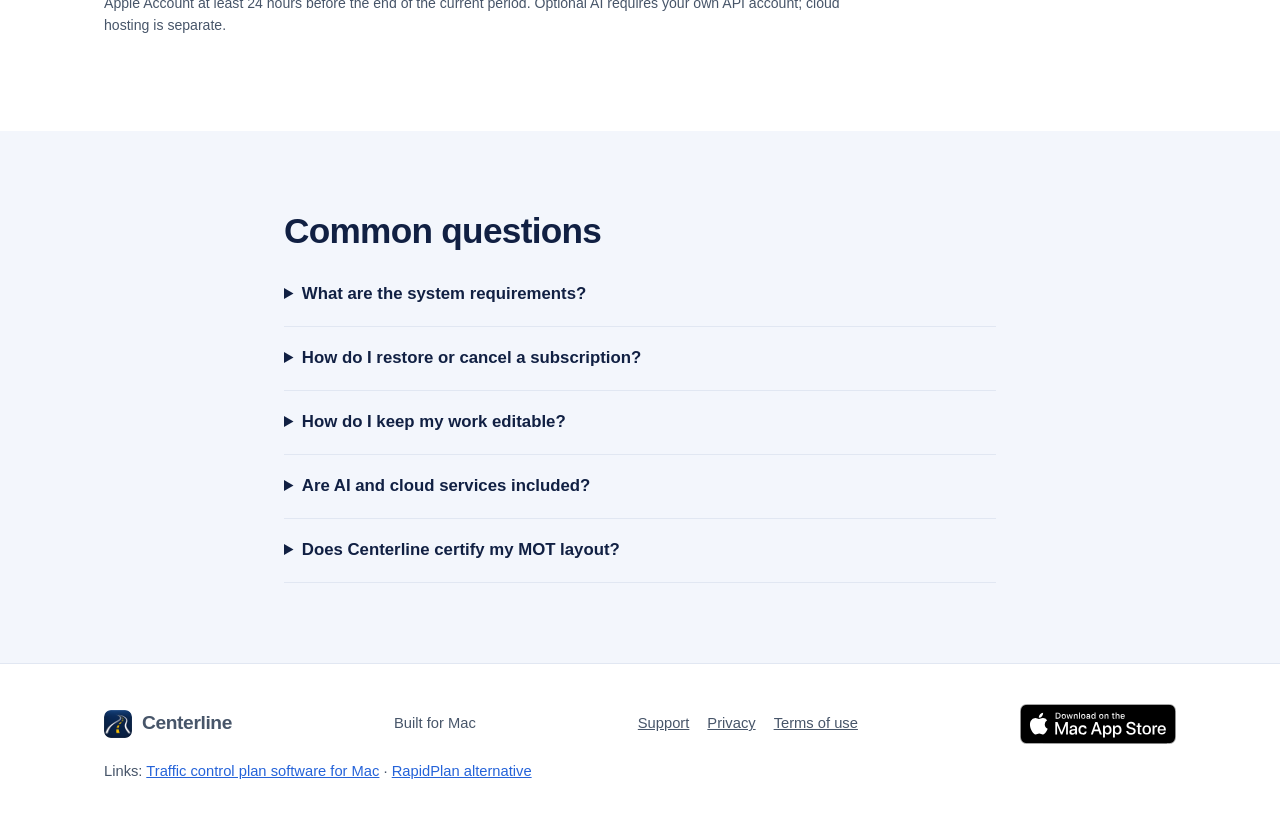
==== commit 54c550e1: "Hero: trial and pricing directly under headline" ====
--- a/index.html
+++ b/index.html
@@ -30,6 +30,7 @@
 <section class="hero"><div class="wrap">
 <p class="kicker">Construction takeoff · Maintenance of traffic</p>
 <h1>Traffic control plans and takeoff, native on the Mac.</h1>
+<p class="lede"><strong>7-day free trial, then $9.99/month</strong><br>or $79.99/year</p>
 <p class="lede">Measure quantities and draft maintenance-of-traffic (MOT) layouts in one Mac workspace, starting with your PDF plans.</p>
 <div class="cta"><a class="badge" href="https://apps.apple.com/us/app/centerline-takeoff-mot/id6824292501"><img src="/download-on-the-mac-app-store.svg" alt="Download on the Mac App Store" width="156" height="40"></a><a class="link" href="/support">Getting started →</a></div>
 <p class="note">Available now on the Mac App Store. Try it free for 7 days on the monthly plan. Requires macOS 14 or newer.</p>
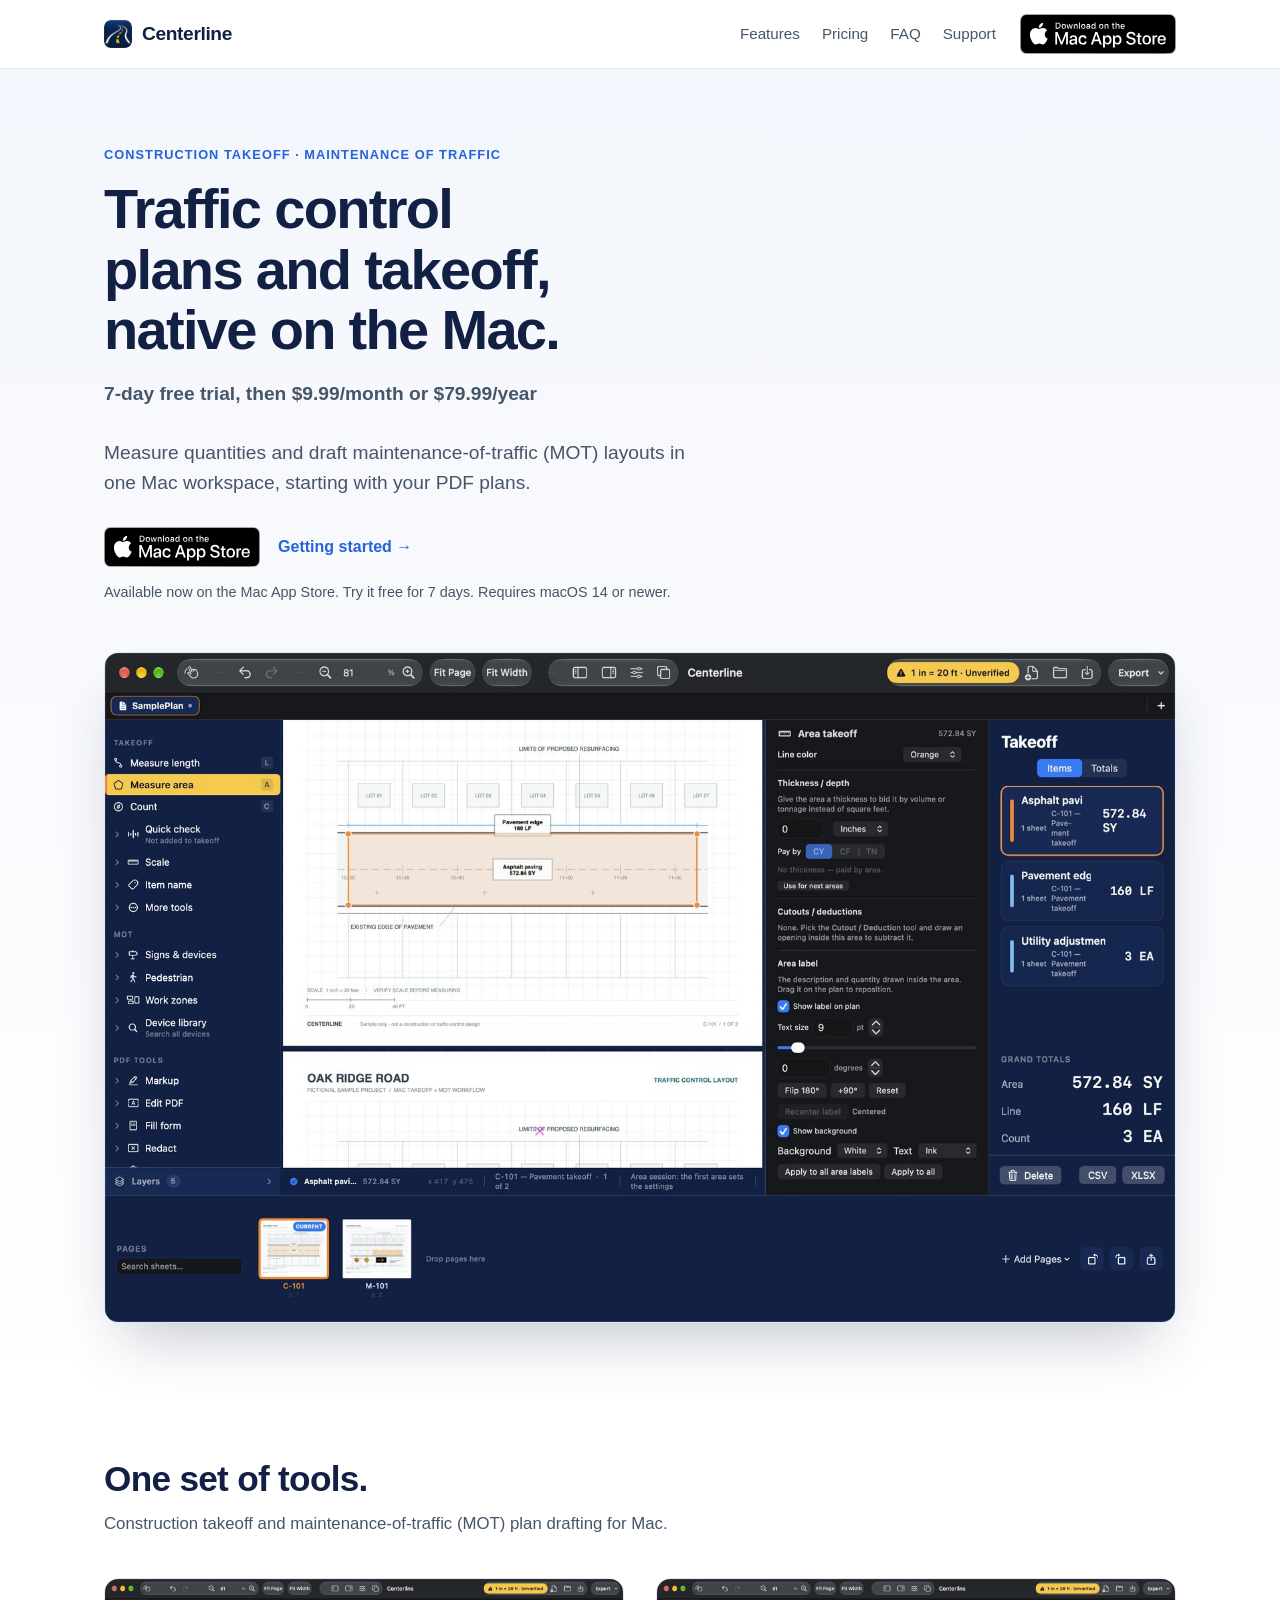
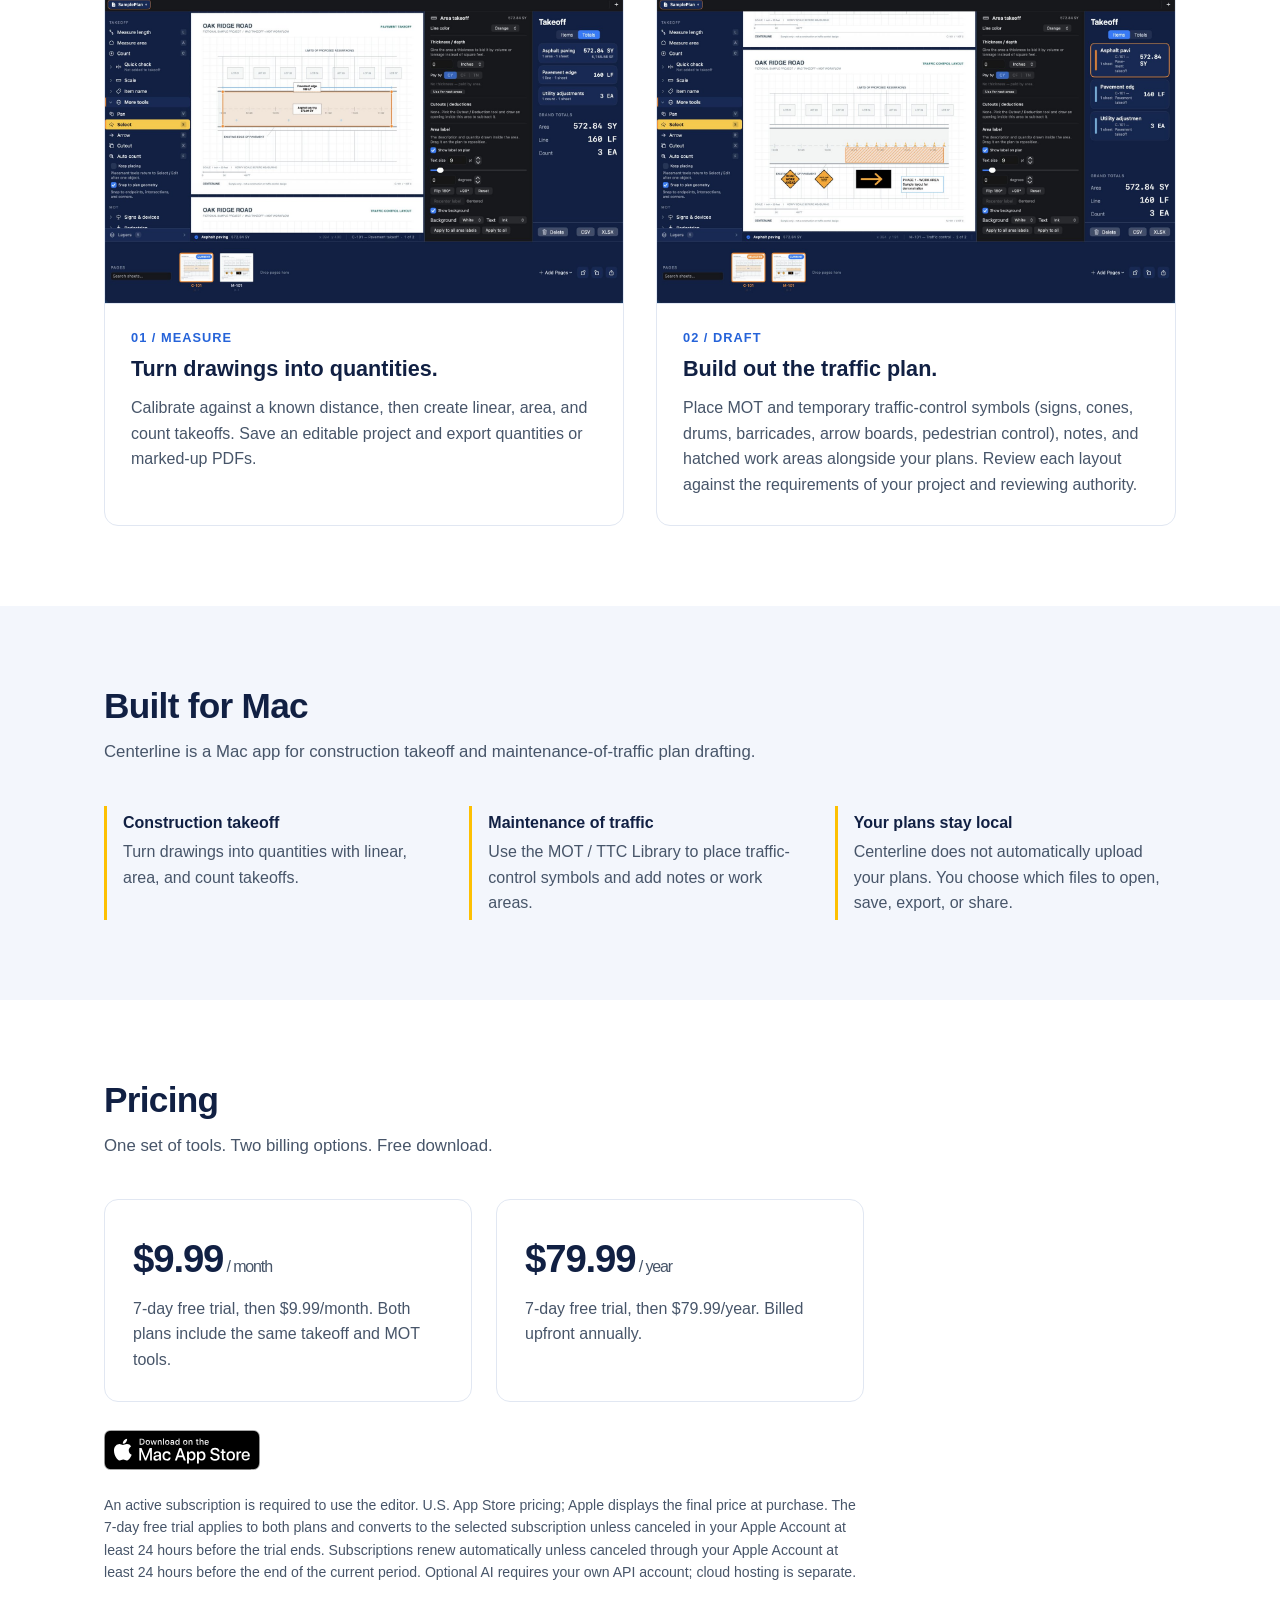
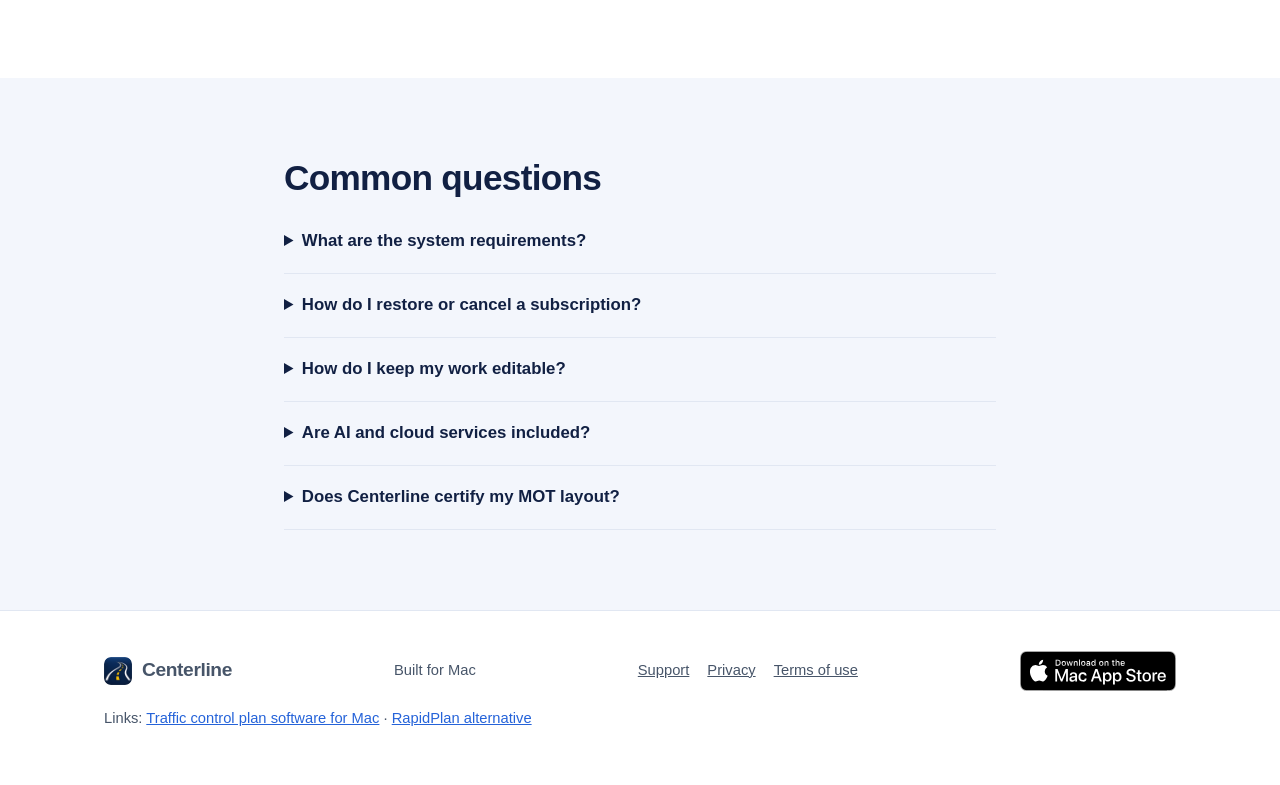
==== commit 9ab017c0: "Trial applies to both monthly and yearly plans" ====
--- a/index.html
+++ b/index.html
@@ -30,10 +30,10 @@
 <section class="hero"><div class="wrap">
 <p class="kicker">Construction takeoff · Maintenance of traffic</p>
 <h1>Traffic control plans and takeoff, native on the Mac.</h1>
-<p class="lede"><strong>7-day free trial, then $9.99/month</strong><br>or $79.99/year</p>
+<p class="lede"><strong>7-day free trial, then $9.99/month or $79.99/year</strong></p>
 <p class="lede">Measure quantities and draft maintenance-of-traffic (MOT) layouts in one Mac workspace, starting with your PDF plans.</p>
 <div class="cta"><a class="badge" href="https://apps.apple.com/us/app/centerline-takeoff-mot/id6824292501"><img src="/download-on-the-mac-app-store.svg" alt="Download on the Mac App Store" width="156" height="40"></a><a class="link" href="/support">Getting started →</a></div>
-<p class="note">Available now on the Mac App Store. Try it free for 7 days on the monthly plan. Requires macOS 14 or newer.</p>
+<p class="note">Available now on the Mac App Store. Try it free for 7 days. Requires macOS 14 or newer.</p>
 <div class="shot"><img src="/images/takeoff.jpg" width="1600" height="1000" alt="Centerline on a Mac with an asphalt paving area takeoff on a sample plan, the area takeoff settings panel, and a Takeoff panel listing quantities and grand totals"></div>
 </div></section>
 
@@ -59,10 +59,10 @@
 <p class="sub">One set of tools. Two billing options. Free download.</p>
 <div class="pricing">
 <div class="plan"><div class="price">$9.99<span> / month</span></div><p>7-day free trial, then $9.99/month. Both plans include the same takeoff and MOT tools.</p></div>
-<div class="plan"><div class="price">$79.99<span> / year</span></div><p>Billed upfront annually.</p></div>
+<div class="plan"><div class="price">$79.99<span> / year</span></div><p>7-day free trial, then $79.99/year. Billed upfront annually.</p></div>
 </div>
 <div class="cta" style="margin-top:28px"><a class="badge" href="https://apps.apple.com/us/app/centerline-takeoff-mot/id6824292501"><img src="/download-on-the-mac-app-store.svg" alt="Download on the Mac App Store" width="156" height="40"></a></div>
-<p class="fine">An active subscription is required to use the editor. U.S. App Store pricing; Apple displays the final price at purchase. The 7-day free trial applies to the monthly plan only and converts to the $9.99/month subscription unless canceled in your Apple Account at least 24 hours before the trial ends. Subscriptions renew automatically unless canceled through your Apple Account at least 24 hours before the end of the current period. Optional AI requires your own API account; cloud hosting is separate.</p>
+<p class="fine">An active subscription is required to use the editor. U.S. App Store pricing; Apple displays the final price at purchase. The 7-day free trial applies to both plans and converts to the selected subscription unless canceled in your Apple Account at least 24 hours before the trial ends. Subscriptions renew automatically unless canceled through your Apple Account at least 24 hours before the end of the current period. Optional AI requires your own API account; cloud hosting is separate.</p>
 </div></section>
 
 <section id="faq" class="alt"><div class="wrap faq">
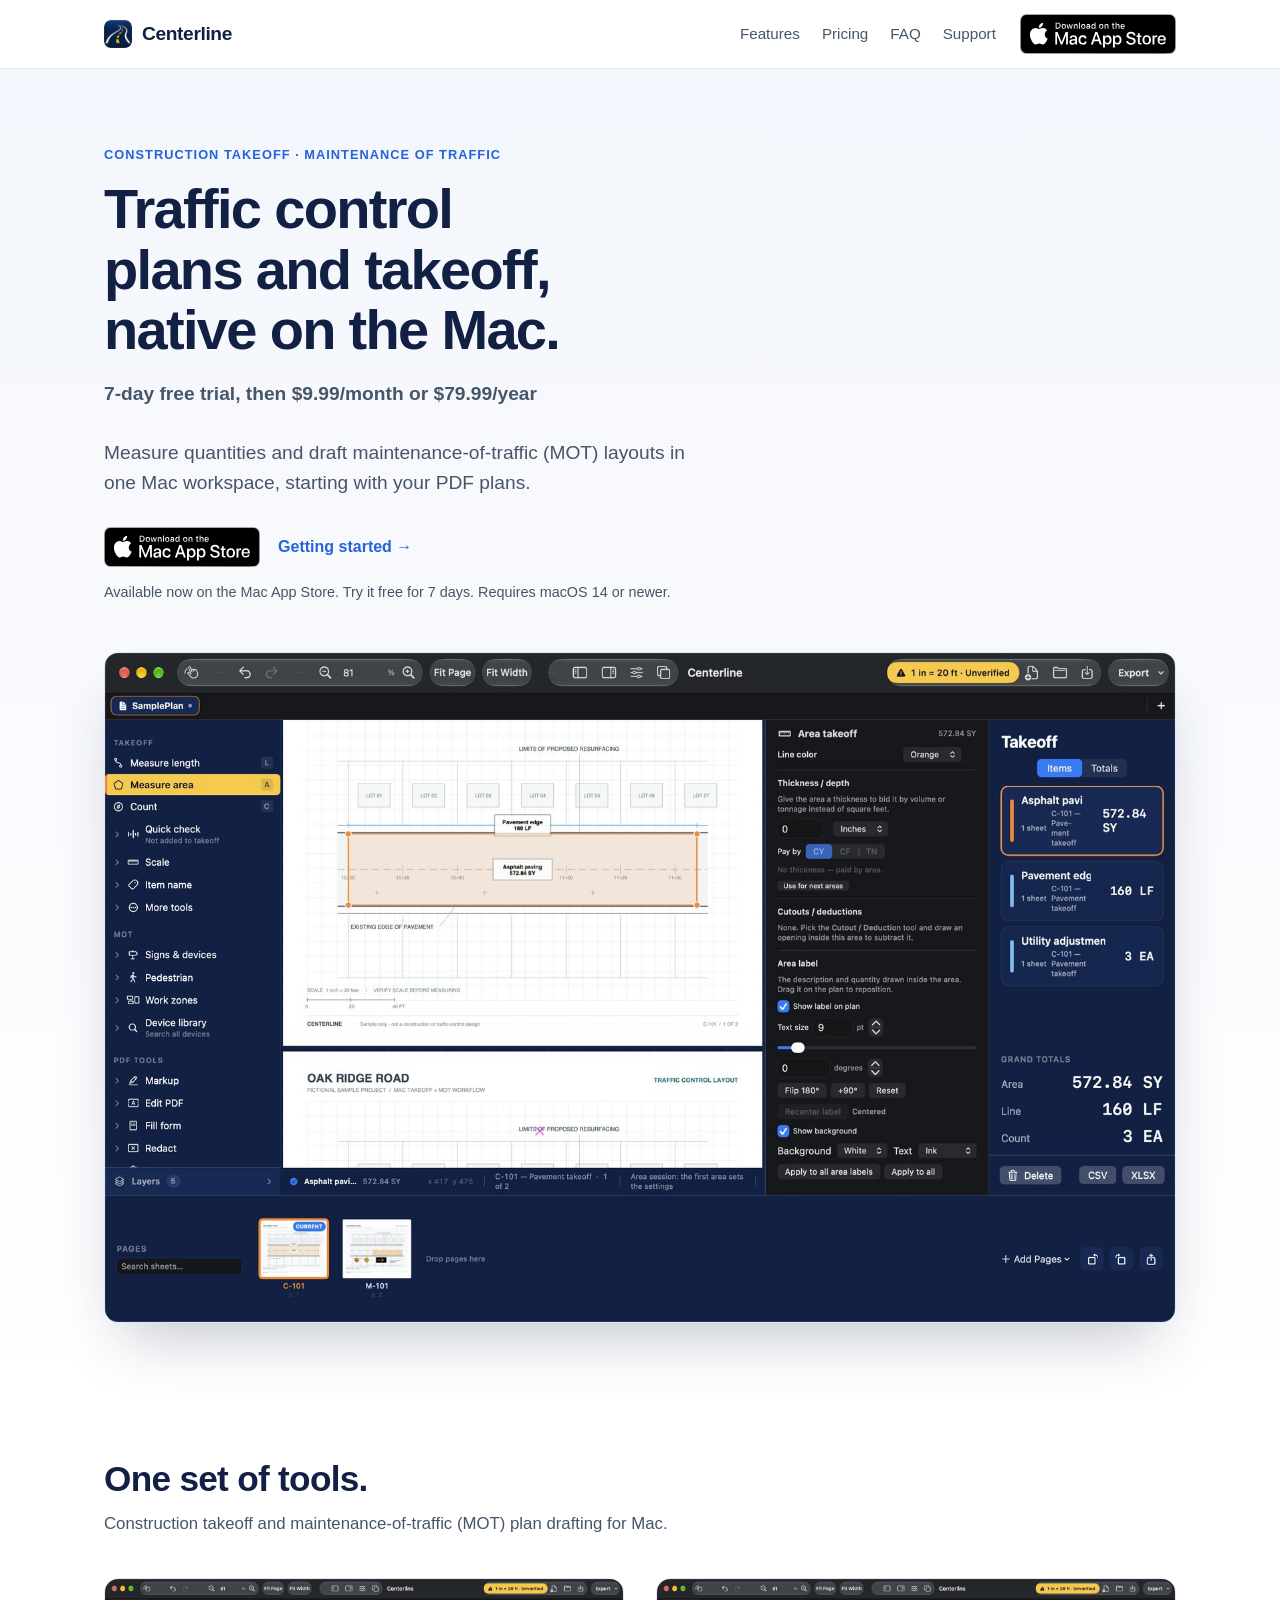
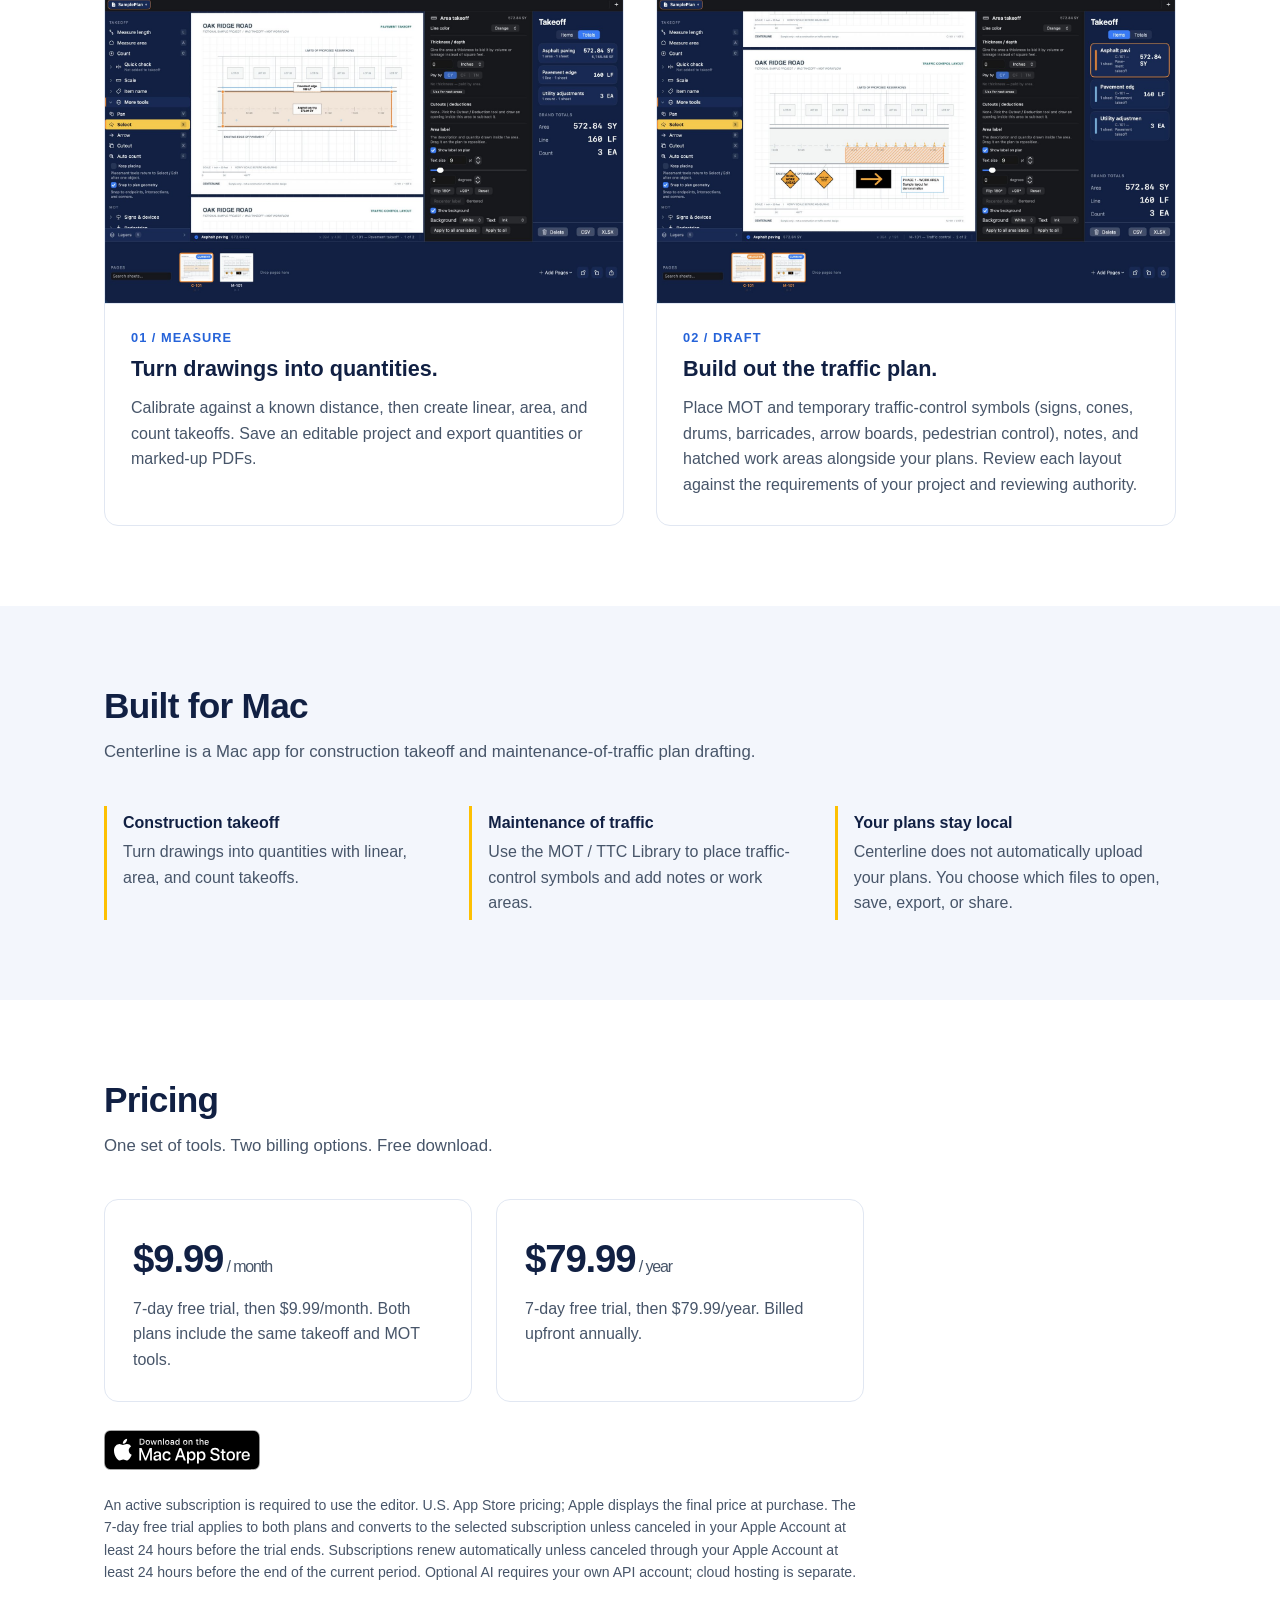
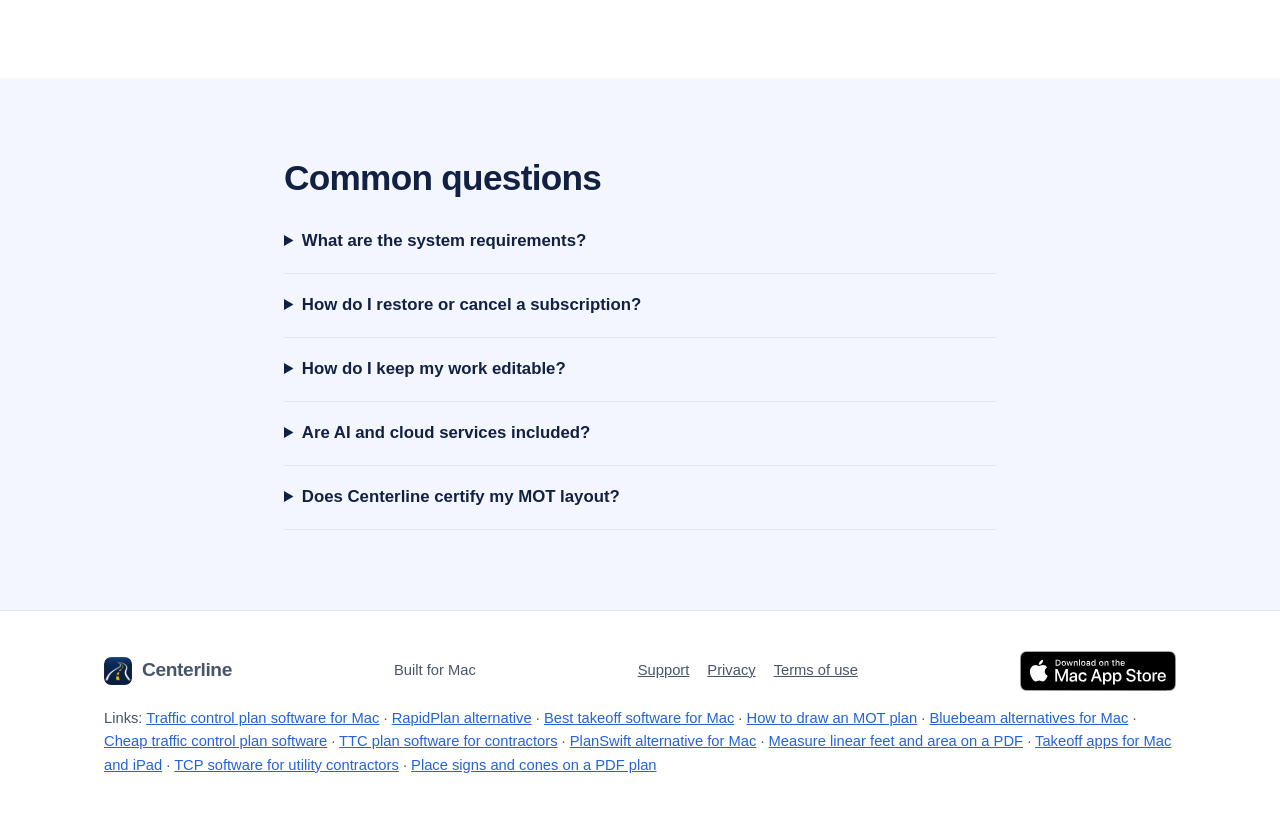
==== commit 91736bc5: "Add 10 answer pages, sitemap.xml and robots.txt" ====
--- a/index.html
+++ b/index.html
@@ -77,7 +77,7 @@
 <footer><div class="wrap">
 <div class="foot"><a class="logo" href="/"><img class="mark" src="/images/logo-mark.png" width="28" height="28" alt="" aria-hidden="true">Centerline</a><span>Built for Mac</span>
 <nav aria-label="Footer"><a href="/support">Support</a><a href="/privacy">Privacy</a><a href="https://www.apple.com/legal/internet-services/itunes/dev/stdeula/">Terms of use</a></nav><a class="badge" href="https://apps.apple.com/us/app/centerline-takeoff-mot/id6824292501"><img src="/download-on-the-mac-app-store.svg" alt="Download on the Mac App Store" width="156" height="40"></a></div>
-<p class="seo">Links: <a href="/traffic-control-plan-mac">Traffic control plan software for Mac</a> · <a href="/rapidplan-alternative">RapidPlan alternative</a></p>
+<p class="seo">Links: <a href="/traffic-control-plan-mac">Traffic control plan software for Mac</a> · <a href="/rapidplan-alternative">RapidPlan alternative</a> · <a href="/best-takeoff-software-mac">Best takeoff software for Mac</a> · <a href="/how-to-draw-mot-plan">How to draw an MOT plan</a> · <a href="/bluebeam-alternatives-mac">Bluebeam alternatives for Mac</a> · <a href="/cheap-traffic-control-plan-software">Cheap traffic control plan software</a> · <a href="/temporary-traffic-control-plan-software">TTC plan software for contractors</a> · <a href="/planswift-alternative-mac">PlanSwift alternative for Mac</a> · <a href="/measure-linear-feet-area-pdf-mac">Measure linear feet and area on a PDF</a> · <a href="/takeoff-app-small-contractors-mac-ipad">Takeoff apps for Mac and iPad</a> · <a href="/traffic-control-plan-software-mac-utility-contractors">TCP software for utility contractors</a> · <a href="/place-traffic-signs-cones-on-pdf-plan">Place signs and cones on a PDF plan</a></p>
 </div></footer>
 </body>
 </html>
